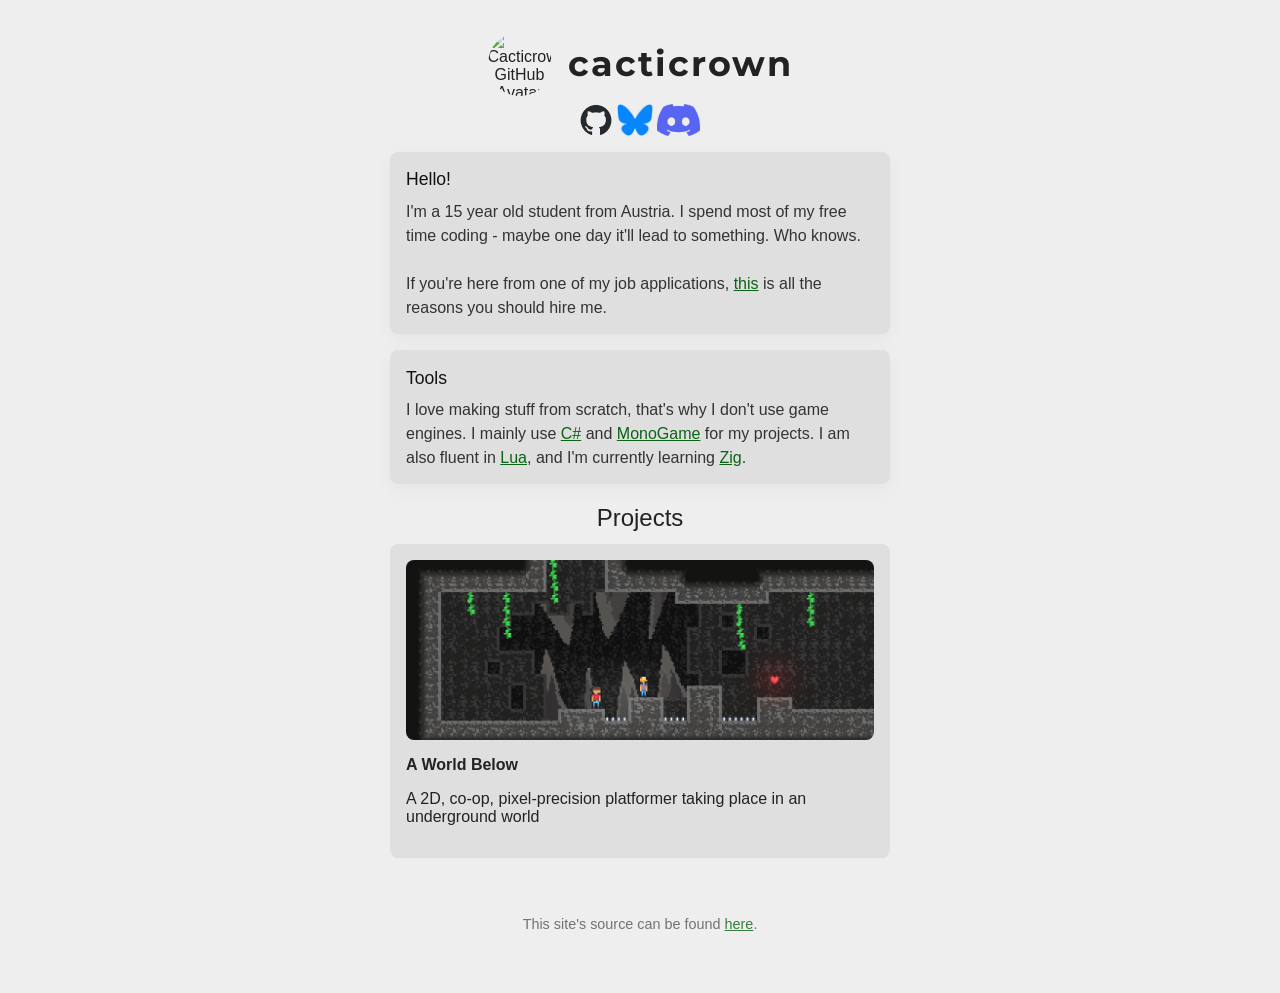
==== index.html @ 9db25fee "remove prefab studio, as the repo has been privated" ====
<!DOCTYPE html>
<html lang="en">
<head>
    <meta charset="UTF-8">
    <title>cacticrown</title>
    <meta name="viewport" content="width=device-width, initial-scale=1">
    <link rel="stylesheet" href="style.css">
</head>
<body>
    <div class="centered">
        <div class="profile">
            <a href="index.html" style="display: flex; align-items: center; gap: 1em; text-decoration: none; color: inherit;">
                <img src="https://avatars.githubusercontent.com/u/187777269?v=4" alt="Cacticrown GitHub Avatar">
                <h1>cacticrown</h1>
            </a>
        </div>
        <div class="links">
            <a href="https://github.com/cacticrown" target="_blank" style="text-decoration: none;">
                <img class="github-logo" src="logos/github.png" alt="GitHub" style="height:32px;vertical-align:middle;">
            </a>
            <a href="https://bsky.app/profile/cacticrown.bsky.social" target="_blank" style="text-decoration: none;">
                <img src="logos/bluesky.png" alt="Bluesky" style="height:32px;vertical-align:middle;">
            </a>
            <a href="https://discord.gg/https://discord.com/invite/xpw6Qpx7ZB" target="_blank" style="text-decoration: none;">
                <img src="logos/discord.png" alt="Discord" style="height:32px;vertical-align:middle;">
            </a>
        </div>
        <section class="card">
            <h2>Hello!</h2>
            <p>
                I'm a 15 year old student from Austria. I spend most of my free time coding - maybe one day it'll lead to something. Who knows.
                <br><br>
                If you're here from one of my job applications, <a href="images/why-you-should-hire-me.png" target="_self">this</a> is all the reasons you should hire me.
            </p>
        </section>

        <section class="card">
            <h2>Tools</h2>
            <p>
                I love making stuff from scratch, that's why I don't use game engines. I mainly use
                <a href="https://dotnet.microsoft.com/en-us/languages/csharp" target="_blank">C#</a>
                and
                <a href="https://www.monogame.net/" target="_blank">MonoGame</a>
                for my projects. I am also fluent in
                <a href="https://www.lua.org/" target="_blank">Lua</a>,
                and I'm currently learning
                <a href="https://ziglang.org/" target="_blank">Zig</a>.
            </p>
        </section>

        <h2>Projects</h2>
        <div class="projects">
            <a class="project" href="projects/a-world-below/index.html" style="text-decoration:none; color:inherit; display:block;">
                <img class="banner" src="projects/a-world-below/a-world-below-banner.png" alt="Project 1 Screenshot">
                <div class="project-details">
                    <strong>A World Below</strong>
                    <p>A 2D, co-op, pixel-precision platformer taking place in an underground world</p>
                </div>
            </a>
        </div>
        <footer class="footer">
            This site's source can be found <a href="https://github.com/cacticrown/cacticrown.github.io" target="_blank">here</a>.
        </footer>
    </div>
</body>
</html>
---- style.css ----
@import url('https://fonts.googleapis.com/css2?family=Montserrat:wght@700&display=swap');
body {
    font-family: Arial, sans-serif;
    background: #eeeeee;
    color: #222;
    margin: 0;
    padding: 0;
}
.centered {
    max-width: 500px;
    margin: 0 auto;
    padding: 2em 1em;
    text-align: center;
}
.profile {
    display: flex;
    align-items: center;
    gap: 1em;
    justify-content: center;
    margin-bottom: 0.5em;
}
.profile img {
    border-radius: 50%;
    width: 4em;
    height: 4em;
    margin-bottom: 0;
}
.profile h1 {
    margin: 0;
    font-size: 2.2em;
    font-family: 'Montserrat', Arial, sans-serif;
    font-weight: 700;
    vertical-align: middle;
    line-height: 1;
    letter-spacing: 2px;
}

a,
a:link,
a:visited,
a:active {
    color: #0b6313;
    text-decoration: underline;
}

a:hover {
    color: #07360b;
}

a img {
    display: inline-block;
    vertical-align: middle;
}



.projects {
    margin-top: em;
}
.project {
    background: #dfdfdf;
    border-radius: 8px;
    padding: 1em;
    margin-bottom: 1em;
    box-shadow: none;
    text-align: left;
    display: block;
    transform: translateY(0);
    transition: transform .22s cubic-bezier(.2,.8,.2,1), box-shadow .22s ease;
    will-change: transform;
}
.project:hover,
.project:focus-within {
    transform: translateY(-8px);
    box-shadow: 0 8px 20px rgba(0,0,0,0.12);
}
.project img.banner {
    width: 100%;
    max-width: 480px;
    height: 180px;
    object-fit: cover;
    border-radius: 8px;
    display: block;
    margin: 0 auto 1em auto;
}
.project-details {
    flex: none;
    text-align: left;
}
h1, h2 {
    color: #222;
    font-weight: normal;
    margin-bottom: 0.5em;
}

body.no-lift .project,
body.no-lift .project:hover,
body.no-lift .project:focus-within {
    transform: none !important;
    box-shadow: none !important;
}
.card {
    background: #dfdfdf;
    padding: 0.9em 1em;
    border-radius: 8px;
    margin: 1em auto;
    max-width: 480px;
    box-shadow: 0 6px 18px rgba(0,0,0,0.04);
    text-align: left;
    line-height: 1.5;
    color: #333;
}
.card h2 {
    margin: 0 0 0.4em 0;
    font-size: 1.1em;
    color: #111;
}
.card p {
    margin: 0;
    font-size: 1em;
}


@media (prefers-color-scheme: dark) {
    body {
        background: #121212;
        color: #e6e6e6;
    }

    a,
    a:link,
    a:visited,
    a:active {
        color: #85b88a;
        text-decoration: underline;
    }

    a:hover {
        color: #4e7952;
    }

    h1, h2 {
        color: #e6e6e6;
    }

    .project {
        background: #1e1e1e;
        box-shadow: none;
    }

    .project:hover,
    .project:focus-within {
        box-shadow: 0 8px 20px rgba(0,0,0,0.6);
    }

    .card {
        background: #1e1e1e;
        color: #e6e6e6;
        box-shadow: 0 6px 18px rgba(0,0,0,0.4);
    }

    .card h2 {
        color: #f0f0f0;
    }
}



@media (prefers-color-scheme: dark) {
    .github-logo {
        filter: invert(100%) brightness(1.1);
    }
}

.footer {
    margin-top: 2em;
    padding: 2em 1em;
    text-align: center;
    font-size: 0.9em;
    color: #555;
    opacity: 0.8;
}

.footer a {
    color: #0b6313;
    text-decoration: underline;
}

.footer a:hover {
    color: #07360b;
}

@media (prefers-color-scheme: dark) {
    .footer {
        color: #aaa;
    }

    .footer a {
        color: #85b88a;
    }

    .footer a:hover {
        color: #4e7952;
    }
}


.video {
    width: 100%;
    aspect-ratio: 16 / 9;
}

.video iframe {
    width: 100%;
    height: 100%;
    border: 0;
}
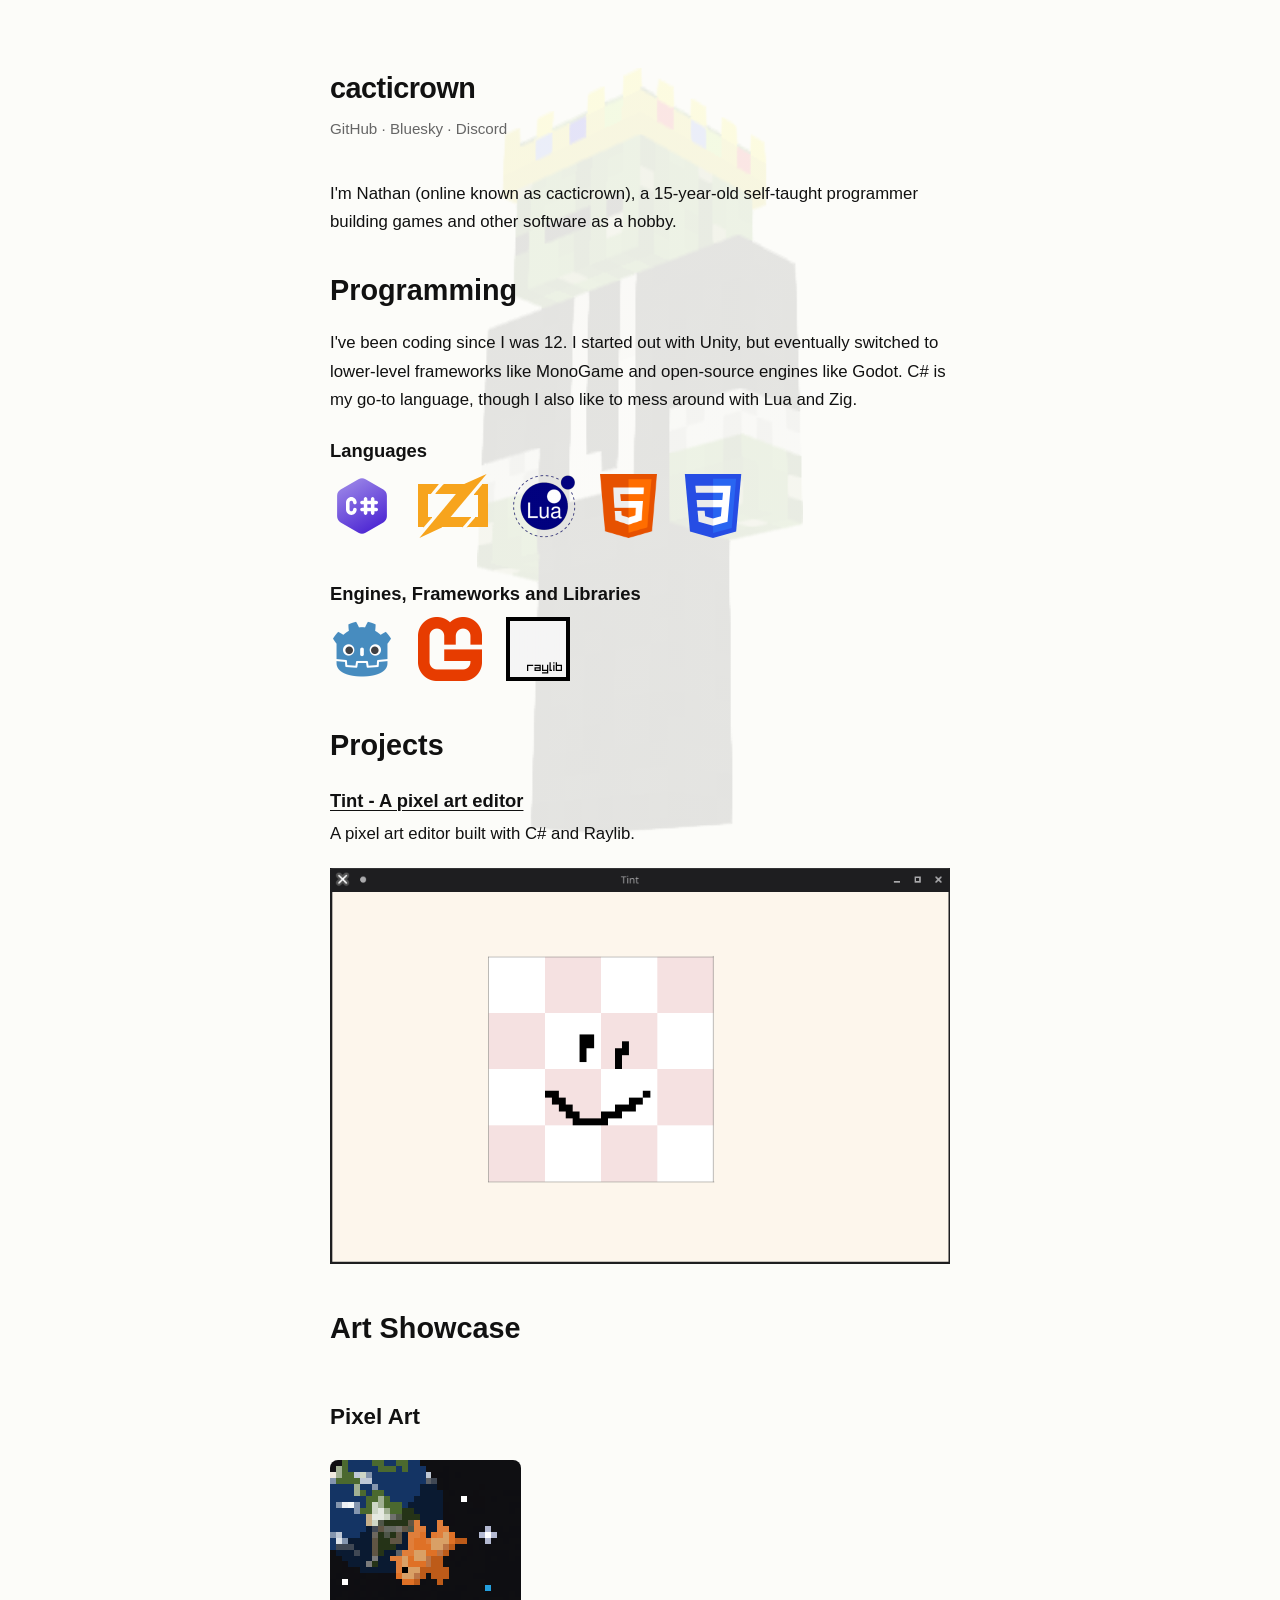
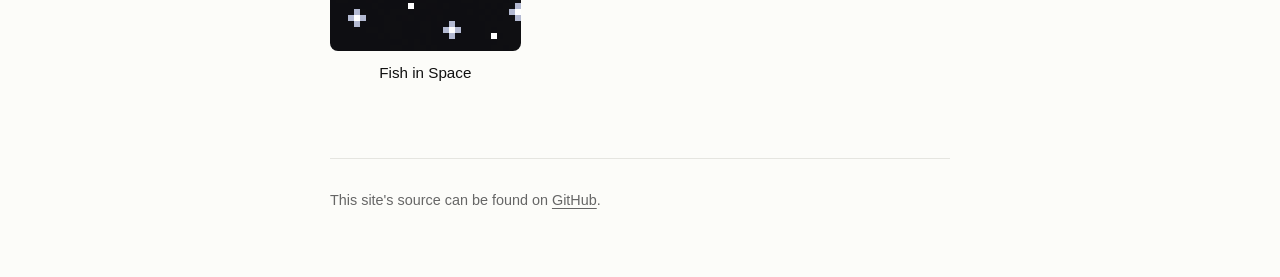
==== commit dce04982: "update website" ====
--- a/index.html
+++ b/index.html
@@ -1,66 +1,91 @@
 <!DOCTYPE html>
 <html lang="en">
-<head>
-    <meta charset="UTF-8">
-    <title>cacticrown</title>
-    <meta name="viewport" content="width=device-width, initial-scale=1">
-    <link rel="stylesheet" href="style.css">
-</head>
-<body>
-    <div class="centered">
-        <div class="profile">
-            <a href="index.html" style="display: flex; align-items: center; gap: 1em; text-decoration: none; color: inherit;">
-                <img src="https://avatars.githubusercontent.com/u/187777269?v=4" alt="Cacticrown GitHub Avatar">
-                <h1>cacticrown</h1>
-            </a>
-        </div>
-        <div class="links">
-            <a href="https://github.com/cacticrown" target="_blank" style="text-decoration: none;">
-                <img class="github-logo" src="logos/github.png" alt="GitHub" style="height:32px;vertical-align:middle;">
-            </a>
-            <a href="https://bsky.app/profile/cacticrown.bsky.social" target="_blank" style="text-decoration: none;">
-                <img src="logos/bluesky.png" alt="Bluesky" style="height:32px;vertical-align:middle;">
-            </a>
-            <a href="https://discord.gg/https://discord.com/invite/xpw6Qpx7ZB" target="_blank" style="text-decoration: none;">
-                <img src="logos/discord.png" alt="Discord" style="height:32px;vertical-align:middle;">
-            </a>
-        </div>
-        <section class="card">
-            <h2>Hello!</h2>
+    <head>
+        <meta charset="UTF-8">
+        <meta name="viewport" content="width=device-width, initial-scale=1.0">
+        <title>cacticrown</title>
+        <link rel="stylesheet" href="style.css">
+    </head>
+    <body>
+        <main class="content-container">
+            <header>
+                <a href="index.html" class="home-link">cacticrown</a>
+            </header>
+
+            <nav class="social-links">
+                <a href="https://github.com/cacticrown" target="_blank">GitHub</a> · 
+                <a href="https://bsky.app/profile/cacticrown.bsky.social" target="_blank">Bluesky</a> · 
+                <a href="https://discord.com/invite/xpw6Qpx7ZB" target="_blank">Discord</a>
+            </nav>
+
             <p>
-                I'm a 15 year old student from Austria. I spend most of my free time coding - maybe one day it'll lead to something. Who knows.
-                <br><br>
-                If you're here from one of my job applications, <a href="images/why-you-should-hire-me.png" target="_self">this</a> is all the reasons you should hire me.
+                I'm Nathan (online known as cacticrown), a 15-year-old self-taught programmer building games and other software as a hobby.
             </p>
-        </section>
 
-        <section class="card">
-            <h2>Tools</h2>
+            <h1>Programming</h1>
+
             <p>
-                I love making stuff from scratch, that's why I don't use game engines. I mainly use
-                <a href="https://dotnet.microsoft.com/en-us/languages/csharp" target="_blank">C#</a>
-                and
-                <a href="https://www.monogame.net/" target="_blank">MonoGame</a>
-                for my projects. I am also fluent in
-                <a href="https://www.lua.org/" target="_blank">Lua</a>,
-                and I'm currently learning
-                <a href="https://ziglang.org/" target="_blank">Zig</a>.
+                I've been coding since I was 12. I started out with Unity, but eventually switched to lower-level frameworks like MonoGame and open-source engines like Godot. C# is my go-to language, though I also like to mess around with Lua and Zig.
             </p>
-        </section>
 
-        <h2>Projects</h2>
-        <div class="projects">
-            <a class="project" href="projects/a-world-below/index.html" style="text-decoration:none; color:inherit; display:block;">
-                <img class="banner" src="projects/a-world-below/a-world-below-banner.png" alt="Project 1 Screenshot">
-                <div class="project-details">
-                    <strong>A World Below</strong>
-                    <p>A 2D, co-op, pixel-precision platformer taking place in an underground world</p>
+            <h3>Languages</h3>
+            <div class="tool-logos-container">
+                <a href="https://dotnet.microsoft.com/en-us/languages/csharp" target="_blank">
+                    <img src="images/logos/csharp.svg" alt="C#" class="tool-logo">
+                </a>
+                <a href="https://ziglang.org/" target="_blank">
+                    <img src="images/logos/zig.svg" alt="Zig" class="tool-logo">
+                </a>
+                <a href="https://www.lua.org/" target="_blank">
+                    <img src="images/logos/lua.png" alt="Lua" class="tool-logo">
+                </a>
+                <a href="https://developer.mozilla.org/en-US/docs/Web/HTML" target="_blank">
+                    <img src="images/logos/html.png" alt="HTML5" class="tool-logo">
+                </a>
+                <a href="https://developer.mozilla.org/en-US/docs/Web/CSS" target="_blank">
+                    <img src="images/logos/css.svg" alt="CSS" class="tool-logo">
+                </a>
+            </div>
+
+            <h3>Engines, Frameworks and Libraries</h3>
+            <div class="tool-logos-container">
+                <a href="https://godotengine.org/" target="_blank">
+                    <img src="images/logos/godot.png" alt="Godot" class="tool-logo">
+                </a>
+                <a href="https://monogame.net/" target="_blank">
+                    <img src="images/logos/monogame.png" alt="MonoGame" class="tool-logo">
+                </a>
+                <a href="https://raylib.com/" target="_blank">
+                    <img src="images/logos/raylib.png" alt="Raylib" class="tool-logo">
+                </a>
+            </div>
+            
+            <h1>Projects</h1>
+            
+            <div class="project-item">
+                <h3><a href="https://github.com/cacticrown/tint" target="_blank">Tint - A pixel art editor</a></h3>
+                <p>
+                    A pixel art editor built with C# and Raylib.
+                </p>
+                <img src="projects/tint/tint.png" alt="Tint" class="project-banner">
+            </div>
+
+            <h1>Art Showcase</h1>
+
+            <h2>Pixel Art</h2>
+
+            <div class="art-grid">
+                <div class="art-item">
+                    <div class="art-image-wrapper">
+                        <img src="images/art/fish in space.png" alt="fish in space" class="pixel-art">
+                    </div>
+                    <span class="art-title">Fish in Space</span>
                 </div>
-            </a>
-        </div>
-        <footer class="footer">
-            This site's source can be found <a href="https://github.com/cacticrown/cacticrown.github.io" target="_blank">here</a>.
-        </footer>
-    </div>
-</body>
-</html>
+            </div>
+
+            <footer>
+                This site's source can be found on <a href="https://github.com/cacticrown/cacticrown.github.io" target="_blank">GitHub</a>.
+            </footer>
+        </main>
+    </body>
+</html>
--- a/style.css
+++ b/style.css
@@ -1,217 +1,215 @@
-@import url('https://fonts.googleapis.com/css2?family=Montserrat:wght@700&display=swap');
 body {
-    font-family: Arial, sans-serif;
-    background: #eeeeee;
-    color: #222;
+    font-family: -apple-system, BlinkMacSystemFont, "Segoe UI", Roboto, Helvetica, Arial, sans-serif;
+    color: #111111;
+    line-height: 1.7;
     margin: 0;
     padding: 0;
-}
-.centered {
-    max-width: 500px;
+
+    background-image: linear-gradient(rgba(252, 252, 249, 0.90), rgba(252, 252, 249, 0.90)), url('images/minecraft-skin.png');
+    background-color: #fcfcf9;
+    background-repeat: no-repeat;
+    background-position: center center; 
+    background-attachment: fixed;
+    background-size: auto 85vh; 
+}
+
+.content-container {
+    max-width: 620px;
     margin: 0 auto;
-    padding: 2em 1em;
-    text-align: center;
-}
-.profile {
+    padding: 4em 1.5em;
+    position: relative;
+    z-index: 1;
+}
+
+.home-link {
+    font-size: 1.8em;
+    font-weight: 800;
+    color: #111111;
+    text-decoration: none;
+    letter-spacing: -0.5px;
+}
+
+h1 {
+    font-size: 1.8em;
+    font-weight: 700;
+    margin-top: 1em;
+    margin-bottom: 0.5em;
+    color: #111111;
+}
+
+h2 {
+    font-size: 1.4em;
+    font-weight: 700;
+    margin-top: 2em;
+    margin-bottom: 0.5em;
+    color: #111111;
+}
+
+h3 {
+    font-size: 1.15em;
+    font-weight: 700;
+    margin: 0 0 0.2em 0;
+}
+
+p {
+    margin-top: 0;
+    margin-bottom: 1.2em;
+    font-size: 1.05em;
+}
+
+a {
+    color: #111111;
+    text-decoration: underline;
+    text-decoration-thickness: 1px;
+    text-underline-offset: 3px;
+}
+
+a:hover {
+    color: #666666;
+}
+
+.social-links {
+    font-size: 0.95em;
+    color: #666666;
+    margin-top: 0.2em;
+    margin-bottom: 2.5em;
+}
+
+.social-links a {
+    color: #666666;
+    text-decoration: none;
+}
+
+.social-links a:hover {
+    color: #111111;
+    text-decoration: underline;
+}
+
+.tool-logos-container {
+    display: flex;
+    flex-wrap: wrap;
+    gap: 1.5em;
+    margin-top: 0.5em;
+    margin-bottom: 2.5em;
+    align-items: center;
+}
+
+.tool-logo {
+    height: 64px;
+    width: auto;
+    display: block;
+    transition: transform 0.2s ease, filter 0.2s ease; 
+}
+
+.tool-logo:hover {
+    transform: scale(1.1) rotate(2deg);
+}
+
+.project-item {
+    margin-bottom: 2.5em;
+}
+
+.project-banner {
+    width: 100%;
+    object-fit: cover;
+    margin-top: 0.8em;
+    display: block;
+}
+
+footer {
+    margin-top: 5em;
+    padding-top: 2em;
+    border-top: 1px solid #e5e5e0;
+    font-size: 0.9em;
+    color: #666666;
+}
+
+footer a {
+    color: #666666;
+}
+
+.pixel-art {
+    image-rendering: pixelated;
+    image-rendering: crisp-edges;
+}
+
+.art-grid {
+    display: grid;
+    grid-template-columns: repeat(auto-fill, minmax(180px, 1fr));
+    gap: 1.5em;
+    margin-top: 1.5em;
+    margin-bottom: 2.5em;
+}
+
+.art-item {
+    display: flex;
+    flex-direction: column;
+    gap: 0.6em;
+    transition: transform 0.2s ease;
+}
+
+.art-item:hover {
+    transform: translateY(-4px);
+}
+
+.art-image-wrapper {
+    background-color: rgba(0, 0, 0, 0.03); 
+    border-radius: 8px;
+    overflow: hidden;
     display: flex;
     align-items: center;
-    gap: 1em;
     justify-content: center;
-    margin-bottom: 0.5em;
-}
-.profile img {
-    border-radius: 50%;
-    width: 4em;
-    height: 4em;
-    margin-bottom: 0;
-}
-.profile h1 {
-    margin: 0;
-    font-size: 2.2em;
-    font-family: 'Montserrat', Arial, sans-serif;
-    font-weight: 700;
-    vertical-align: middle;
-    line-height: 1;
-    letter-spacing: 2px;
-}
-
-a,
-a:link,
-a:visited,
-a:active {
-    color: #0b6313;
-    text-decoration: underline;
-}
-
-a:hover {
-    color: #07360b;
-}
-
-a img {
-    display: inline-block;
-    vertical-align: middle;
-}
-
-
-
-.projects {
-    margin-top: em;
-}
-.project {
-    background: #dfdfdf;
-    border-radius: 8px;
-    padding: 1em;
-    margin-bottom: 1em;
-    box-shadow: none;
-    text-align: left;
-    display: block;
-    transform: translateY(0);
-    transition: transform .22s cubic-bezier(.2,.8,.2,1), box-shadow .22s ease;
-    will-change: transform;
-}
-.project:hover,
-.project:focus-within {
-    transform: translateY(-8px);
-    box-shadow: 0 8px 20px rgba(0,0,0,0.12);
-}
-.project img.banner {
+    aspect-ratio: 1 / 1;
     width: 100%;
-    max-width: 480px;
-    height: 180px;
-    object-fit: cover;
-    border-radius: 8px;
-    display: block;
-    margin: 0 auto 1em auto;
-}
-.project-details {
-    flex: none;
-    text-align: left;
-}
-h1, h2 {
-    color: #222;
-    font-weight: normal;
-    margin-bottom: 0.5em;
-}
-
-body.no-lift .project,
-body.no-lift .project:hover,
-body.no-lift .project:focus-within {
-    transform: none !important;
-    box-shadow: none !important;
-}
-.card {
-    background: #dfdfdf;
-    padding: 0.9em 1em;
-    border-radius: 8px;
-    margin: 1em auto;
-    max-width: 480px;
-    box-shadow: 0 6px 18px rgba(0,0,0,0.04);
-    text-align: left;
-    line-height: 1.5;
-    color: #333;
-}
-.card h2 {
-    margin: 0 0 0.4em 0;
-    font-size: 1.1em;
-    color: #111;
-}
-.card p {
-    margin: 0;
-    font-size: 1em;
-}
-
+}
+
+.art-image-wrapper img {
+    width: 100%;
+    height: 100%;
+    object-fit: contain;
+}
+
+.art-title {
+    font-size: 0.95em;
+    font-weight: 500;
+    text-align: center;
+    color: #111111;
+}
 
 @media (prefers-color-scheme: dark) {
     body {
-        background: #121212;
-        color: #e6e6e6;
-    }
-
-    a,
-    a:link,
-    a:visited,
-    a:active {
-        color: #85b88a;
+        color: #e4e4e7;
+        
+        background-image: linear-gradient(rgba(18, 18, 20, 0.92), rgba(18, 18, 20, 0.92)), url('images/minecraft-skin.png');
+        background-color: #121214;
+    }
+    
+    .home-link, h1, h2, h3, a {
+        color: #ffffff;
+    }
+    
+    .social-links, .social-links a, footer, footer a {
+        color: #a1a1aa;
+    }
+    
+    a:hover {
+        color: #ffffff;
+    }
+
+    .social-links a:hover {
+        color: #ffffff;
         text-decoration: underline;
     }
-
-    a:hover {
-        color: #4e7952;
-    }
-
-    h1, h2 {
-        color: #e6e6e6;
-    }
-
-    .project {
-        background: #1e1e1e;
-        box-shadow: none;
-    }
-
-    .project:hover,
-    .project:focus-within {
-        box-shadow: 0 8px 20px rgba(0,0,0,0.6);
-    }
-
-    .card {
-        background: #1e1e1e;
-        color: #e6e6e6;
-        box-shadow: 0 6px 18px rgba(0,0,0,0.4);
-    }
-
-    .card h2 {
-        color: #f0f0f0;
-    }
-}
-
-
-
-@media (prefers-color-scheme: dark) {
-    .github-logo {
-        filter: invert(100%) brightness(1.1);
-    }
-}
-
-.footer {
-    margin-top: 2em;
-    padding: 2em 1em;
-    text-align: center;
-    font-size: 0.9em;
-    color: #555;
-    opacity: 0.8;
-}
-
-.footer a {
-    color: #0b6313;
-    text-decoration: underline;
-}
-
-.footer a:hover {
-    color: #07360b;
-}
-
-@media (prefers-color-scheme: dark) {
-    .footer {
-        color: #aaa;
-    }
-
-    .footer a {
-        color: #85b88a;
-    }
-
-    .footer a:hover {
-        color: #4e7952;
-    }
-}
-
-
-.video {
-    width: 100%;
-    aspect-ratio: 16 / 9;
-}
-
-.video iframe {
-    width: 100%;
-    height: 100%;
-    border: 0;
-}
+    
+    footer {
+        border-top-color: #27272a;
+    }
+
+    .art-image-wrapper {
+        background-color: rgba(255, 255, 255, 0.05);
+    }
+
+    .art-title {
+        color: #ffffff;
+    }
+}
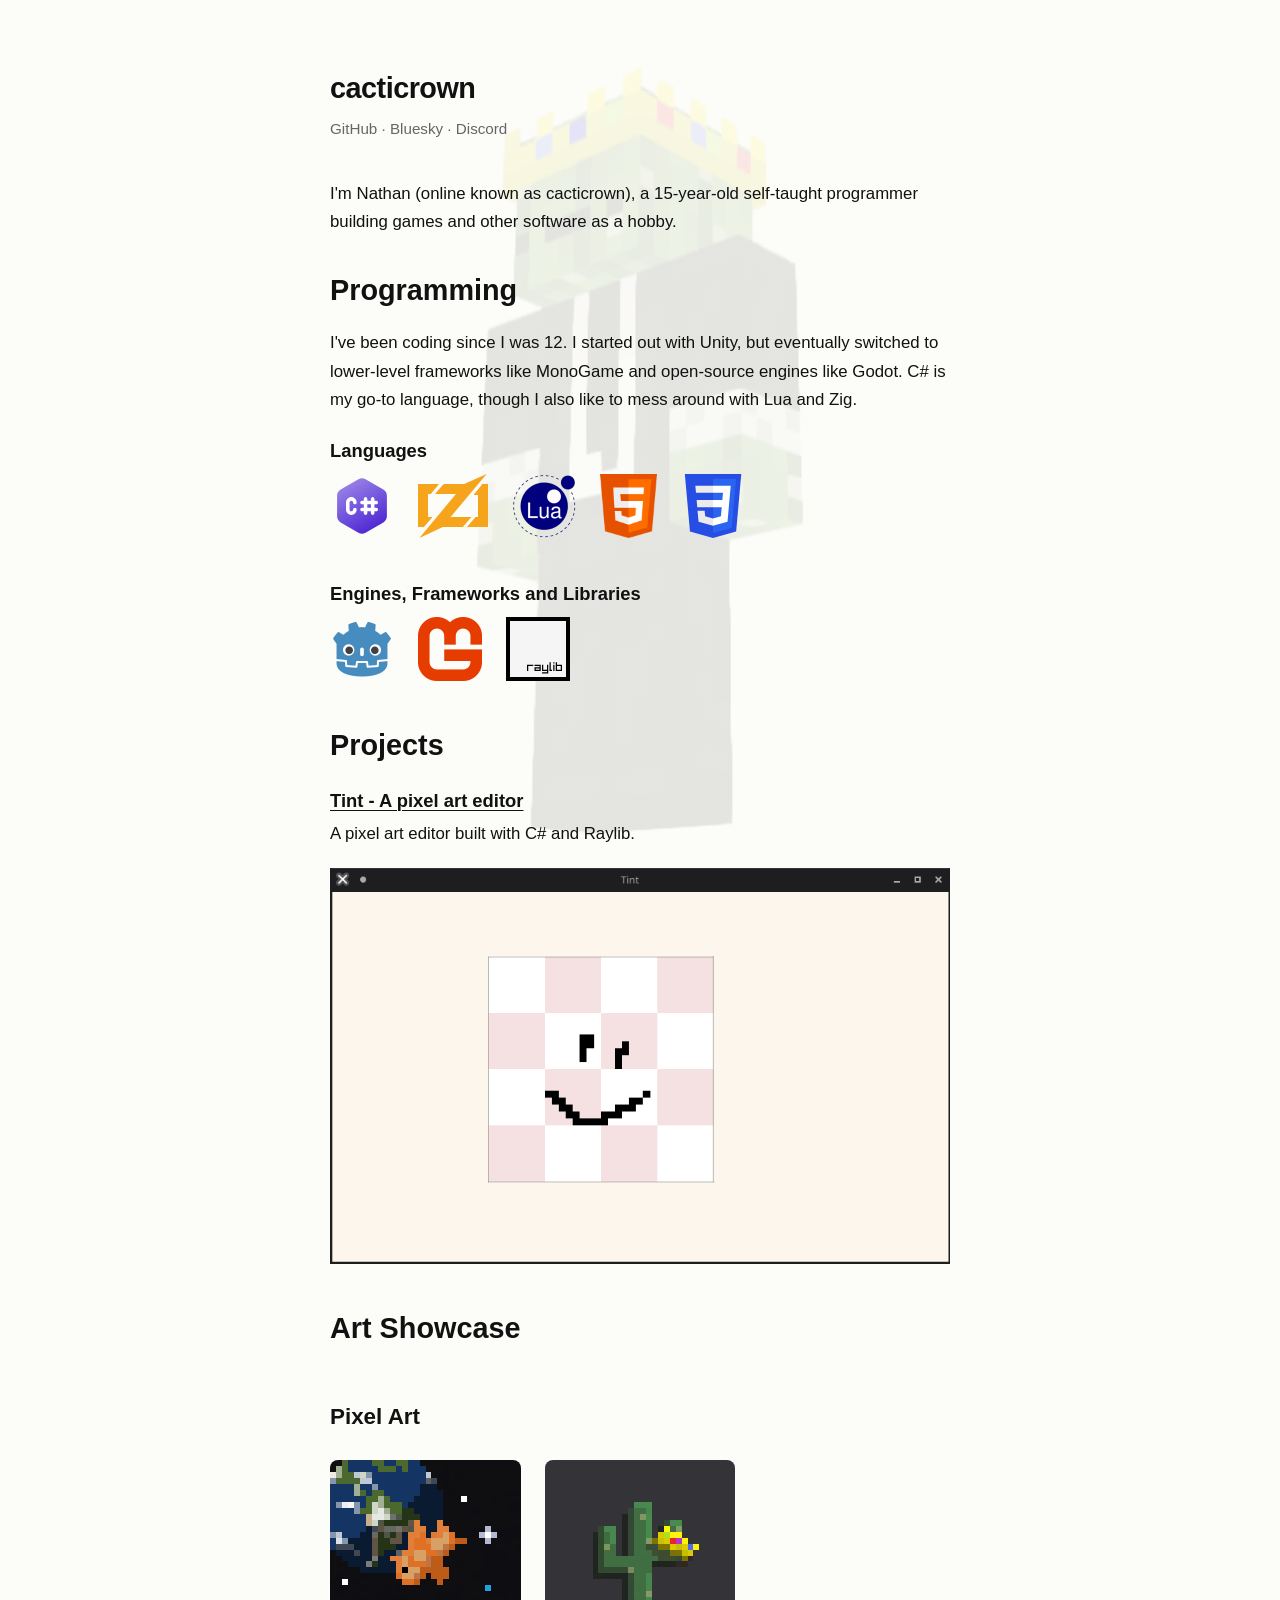
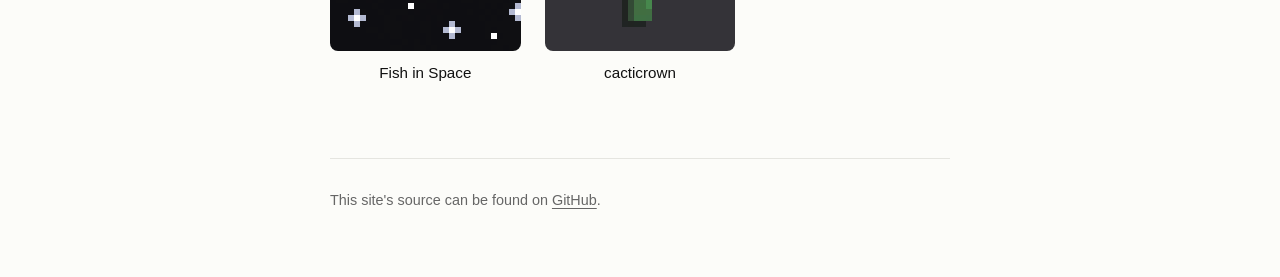
==== commit e89082bd: "art" ====
--- a/index.html
+++ b/index.html
@@ -1,10 +1,10 @@
-<!DOCTYPE html>
+<!doctype html>
 <html lang="en">
     <head>
-        <meta charset="UTF-8">
-        <meta name="viewport" content="width=device-width, initial-scale=1.0">
+        <meta charset="UTF-8" />
+        <meta name="viewport" content="width=device-width, initial-scale=1.0" />
         <title>cacticrown</title>
-        <link rel="stylesheet" href="style.css">
+        <link rel="stylesheet" href="style.css" />
     </head>
     <body>
         <main class="content-container">
@@ -13,61 +13,123 @@
             </header>
 
             <nav class="social-links">
-                <a href="https://github.com/cacticrown" target="_blank">GitHub</a> · 
-                <a href="https://bsky.app/profile/cacticrown.bsky.social" target="_blank">Bluesky</a> · 
-                <a href="https://discord.com/invite/xpw6Qpx7ZB" target="_blank">Discord</a>
+                <a href="https://github.com/cacticrown" target="_blank"
+                    >GitHub</a
+                >
+                ·
+                <a
+                    href="https://bsky.app/profile/cacticrown.bsky.social"
+                    target="_blank"
+                    >Bluesky</a
+                >
+                ·
+                <a href="https://discord.com/invite/xpw6Qpx7ZB" target="_blank"
+                    >Discord</a
+                >
             </nav>
 
             <p>
-                I'm Nathan (online known as cacticrown), a 15-year-old self-taught programmer building games and other software as a hobby.
+                I'm Nathan (online known as cacticrown), a 15-year-old
+                self-taught programmer building games and other software as a
+                hobby.
             </p>
 
             <h1>Programming</h1>
 
             <p>
-                I've been coding since I was 12. I started out with Unity, but eventually switched to lower-level frameworks like MonoGame and open-source engines like Godot. C# is my go-to language, though I also like to mess around with Lua and Zig.
+                I've been coding since I was 12. I started out with Unity, but
+                eventually switched to lower-level frameworks like MonoGame and
+                open-source engines like Godot. C# is my go-to language, though
+                I also like to mess around with Lua and Zig.
             </p>
 
             <h3>Languages</h3>
             <div class="tool-logos-container">
-                <a href="https://dotnet.microsoft.com/en-us/languages/csharp" target="_blank">
-                    <img src="images/logos/csharp.svg" alt="C#" class="tool-logo">
+                <a
+                    href="https://dotnet.microsoft.com/en-us/languages/csharp"
+                    target="_blank"
+                >
+                    <img
+                        src="images/logos/csharp.svg"
+                        alt="C#"
+                        class="tool-logo"
+                    />
                 </a>
                 <a href="https://ziglang.org/" target="_blank">
-                    <img src="images/logos/zig.svg" alt="Zig" class="tool-logo">
+                    <img
+                        src="images/logos/zig.svg"
+                        alt="Zig"
+                        class="tool-logo"
+                    />
                 </a>
                 <a href="https://www.lua.org/" target="_blank">
-                    <img src="images/logos/lua.png" alt="Lua" class="tool-logo">
+                    <img
+                        src="images/logos/lua.png"
+                        alt="Lua"
+                        class="tool-logo"
+                    />
                 </a>
-                <a href="https://developer.mozilla.org/en-US/docs/Web/HTML" target="_blank">
-                    <img src="images/logos/html.png" alt="HTML5" class="tool-logo">
+                <a
+                    href="https://developer.mozilla.org/en-US/docs/Web/HTML"
+                    target="_blank"
+                >
+                    <img
+                        src="images/logos/html.png"
+                        alt="HTML5"
+                        class="tool-logo"
+                    />
                 </a>
-                <a href="https://developer.mozilla.org/en-US/docs/Web/CSS" target="_blank">
-                    <img src="images/logos/css.svg" alt="CSS" class="tool-logo">
+                <a
+                    href="https://developer.mozilla.org/en-US/docs/Web/CSS"
+                    target="_blank"
+                >
+                    <img
+                        src="images/logos/css.svg"
+                        alt="CSS"
+                        class="tool-logo"
+                    />
                 </a>
             </div>
 
             <h3>Engines, Frameworks and Libraries</h3>
             <div class="tool-logos-container">
                 <a href="https://godotengine.org/" target="_blank">
-                    <img src="images/logos/godot.png" alt="Godot" class="tool-logo">
+                    <img
+                        src="images/logos/godot.png"
+                        alt="Godot"
+                        class="tool-logo"
+                    />
                 </a>
                 <a href="https://monogame.net/" target="_blank">
-                    <img src="images/logos/monogame.png" alt="MonoGame" class="tool-logo">
+                    <img
+                        src="images/logos/monogame.png"
+                        alt="MonoGame"
+                        class="tool-logo"
+                    />
                 </a>
                 <a href="https://raylib.com/" target="_blank">
-                    <img src="images/logos/raylib.png" alt="Raylib" class="tool-logo">
+                    <img
+                        src="images/logos/raylib.png"
+                        alt="Raylib"
+                        class="tool-logo"
+                    />
                 </a>
             </div>
-            
+
             <h1>Projects</h1>
-            
+
             <div class="project-item">
-                <h3><a href="https://github.com/cacticrown/tint" target="_blank">Tint - A pixel art editor</a></h3>
-                <p>
-                    A pixel art editor built with C# and Raylib.
-                </p>
-                <img src="projects/tint/tint.png" alt="Tint" class="project-banner">
+                <h3>
+                    <a href="https://github.com/cacticrown/tint" target="_blank"
+                        >Tint - A pixel art editor</a
+                    >
+                </h3>
+                <p>A pixel art editor built with C# and Raylib.</p>
+                <img
+                    src="projects/tint/tint.png"
+                    alt="Tint"
+                    class="project-banner"
+                />
             </div>
 
             <h1>Art Showcase</h1>
@@ -77,15 +139,34 @@
             <div class="art-grid">
                 <div class="art-item">
                     <div class="art-image-wrapper">
-                        <img src="images/art/fish in space.png" alt="fish in space" class="pixel-art">
+                        <img
+                            src="images/art/fish in space.png"
+                            alt="fish in space"
+                            class="pixel-art"
+                        />
                     </div>
                     <span class="art-title">Fish in Space</span>
+                </div>
+                <div class="art-item">
+                    <div class="art-image-wrapper">
+                        <img
+                            src="images/art/cacticrown.png"
+                            alt="cacticrown"
+                            class="pixel-art"
+                        />
+                    </div>
+                    <span class="art-title">cacticrown</span>
                 </div>
             </div>
 
             <footer>
-                This site's source can be found on <a href="https://github.com/cacticrown/cacticrown.github.io" target="_blank">GitHub</a>.
+                This site's source can be found on
+                <a
+                    href="https://github.com/cacticrown/cacticrown.github.io"
+                    target="_blank"
+                    >GitHub</a
+                >.
             </footer>
         </main>
     </body>
-</html>+</html>
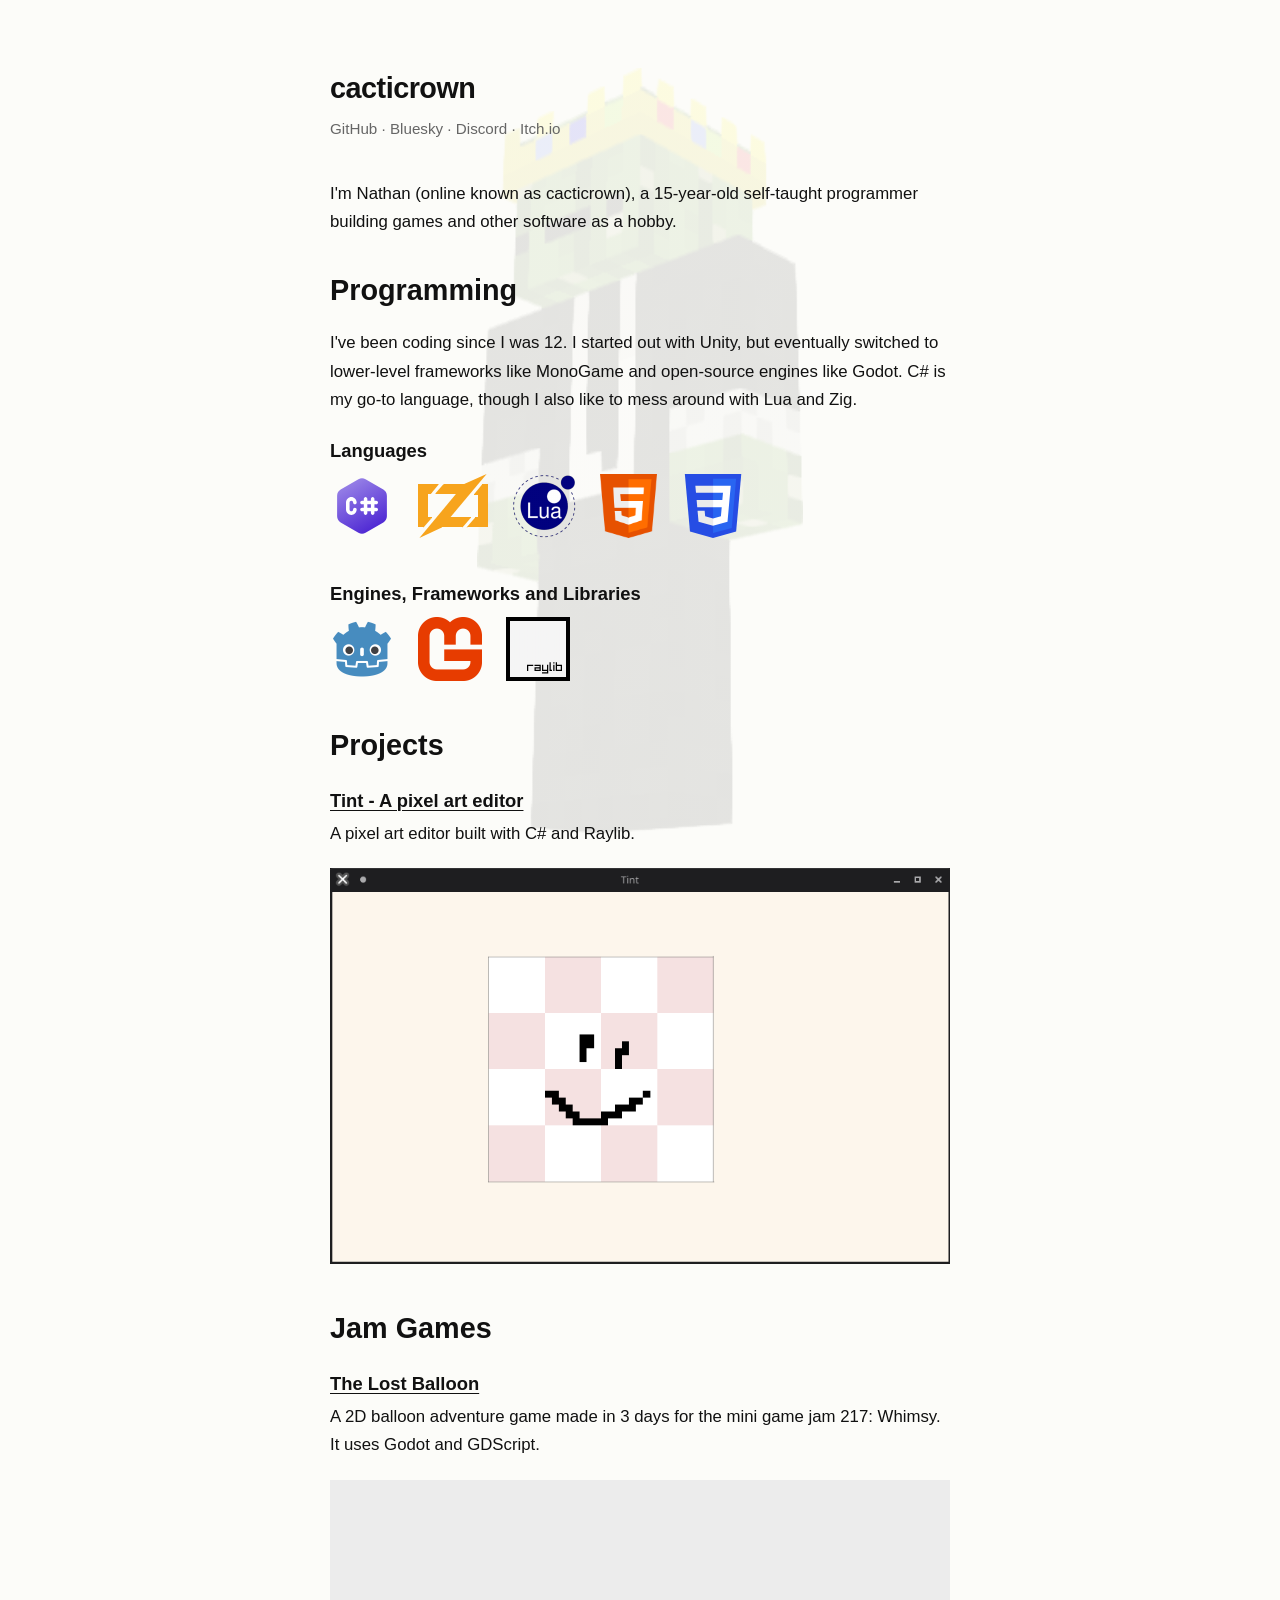
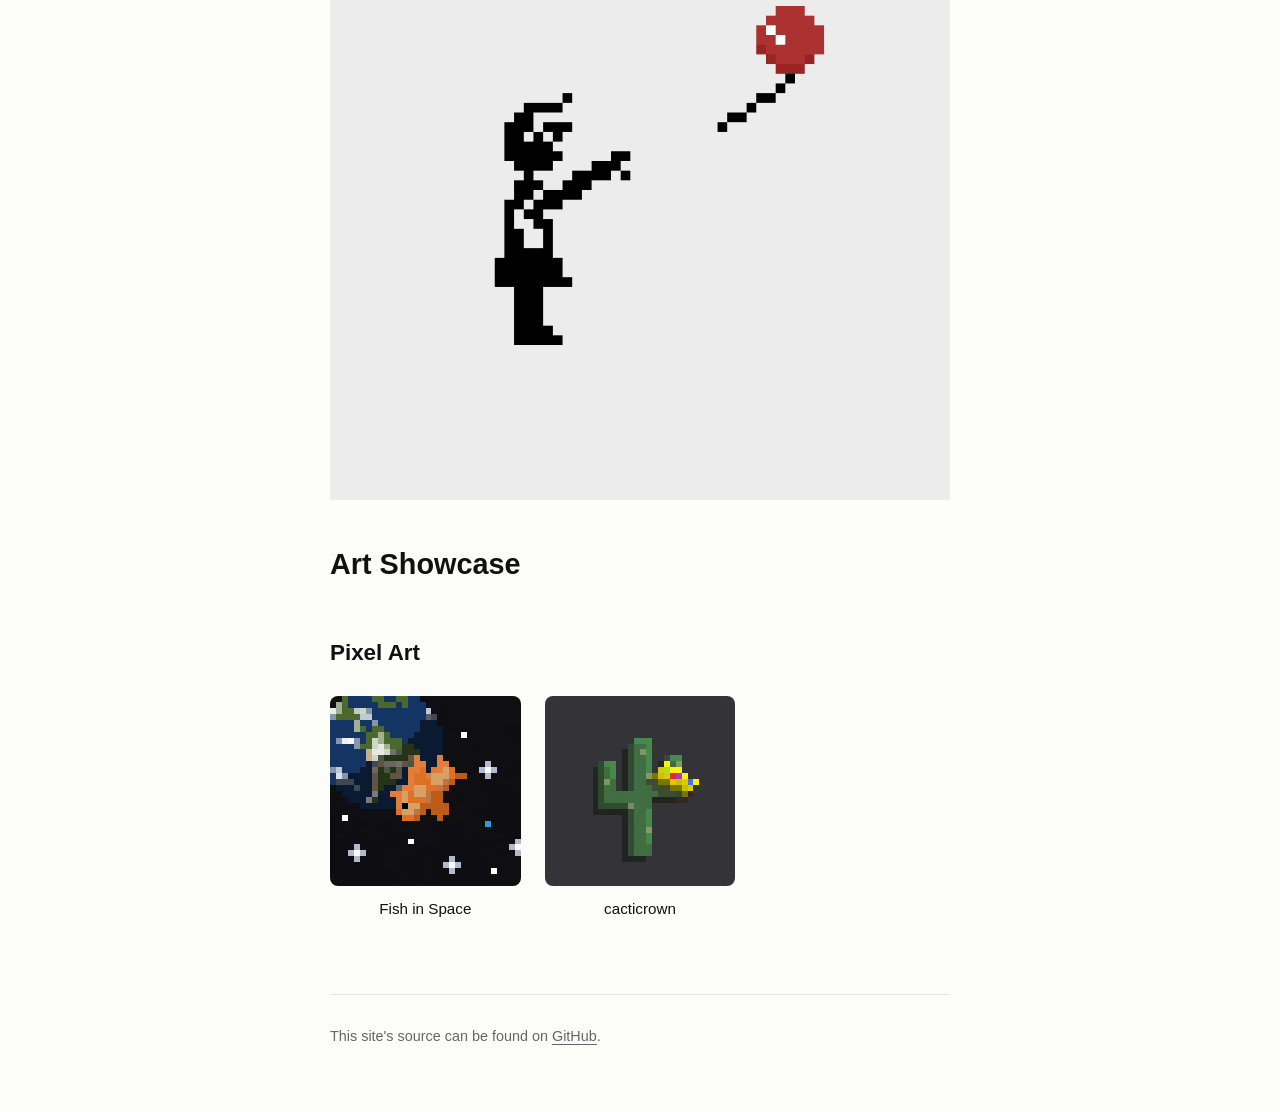
==== commit 92ce9ddb: "the lost balloon" ====
--- a/index.html
+++ b/index.html
@@ -25,6 +25,10 @@
                 ·
                 <a href="https://discord.com/invite/xpw6Qpx7ZB" target="_blank"
                     >Discord</a
+                >
+                ·
+                <a href="https://cacticrown.itch.io" target="_blank"
+                    >Itch.io</a
                 >
             </nav>
 
@@ -132,6 +136,22 @@
                 />
             </div>
 
+            <h1>Jam Games</h1>
+
+            <div class="project-item">
+                <h3>
+                    <a href="https://cacticrown.itch.io/the-lost-balloon" target="_blank"
+                        >The Lost Balloon</a
+                    >
+                </h3>
+                <p>A 2D balloon adventure game made in 3 days for the mini game jam 217: Whimsy. It uses Godot and GDScript.</p>
+                <img
+                    src="projects/the-lost-balloon/logo.png"
+                    alt="The Lost Balloon"
+                    class="project-banner"
+                />
+            </div>
+
             <h1>Art Showcase</h1>
 
             <h2>Pixel Art</h2>
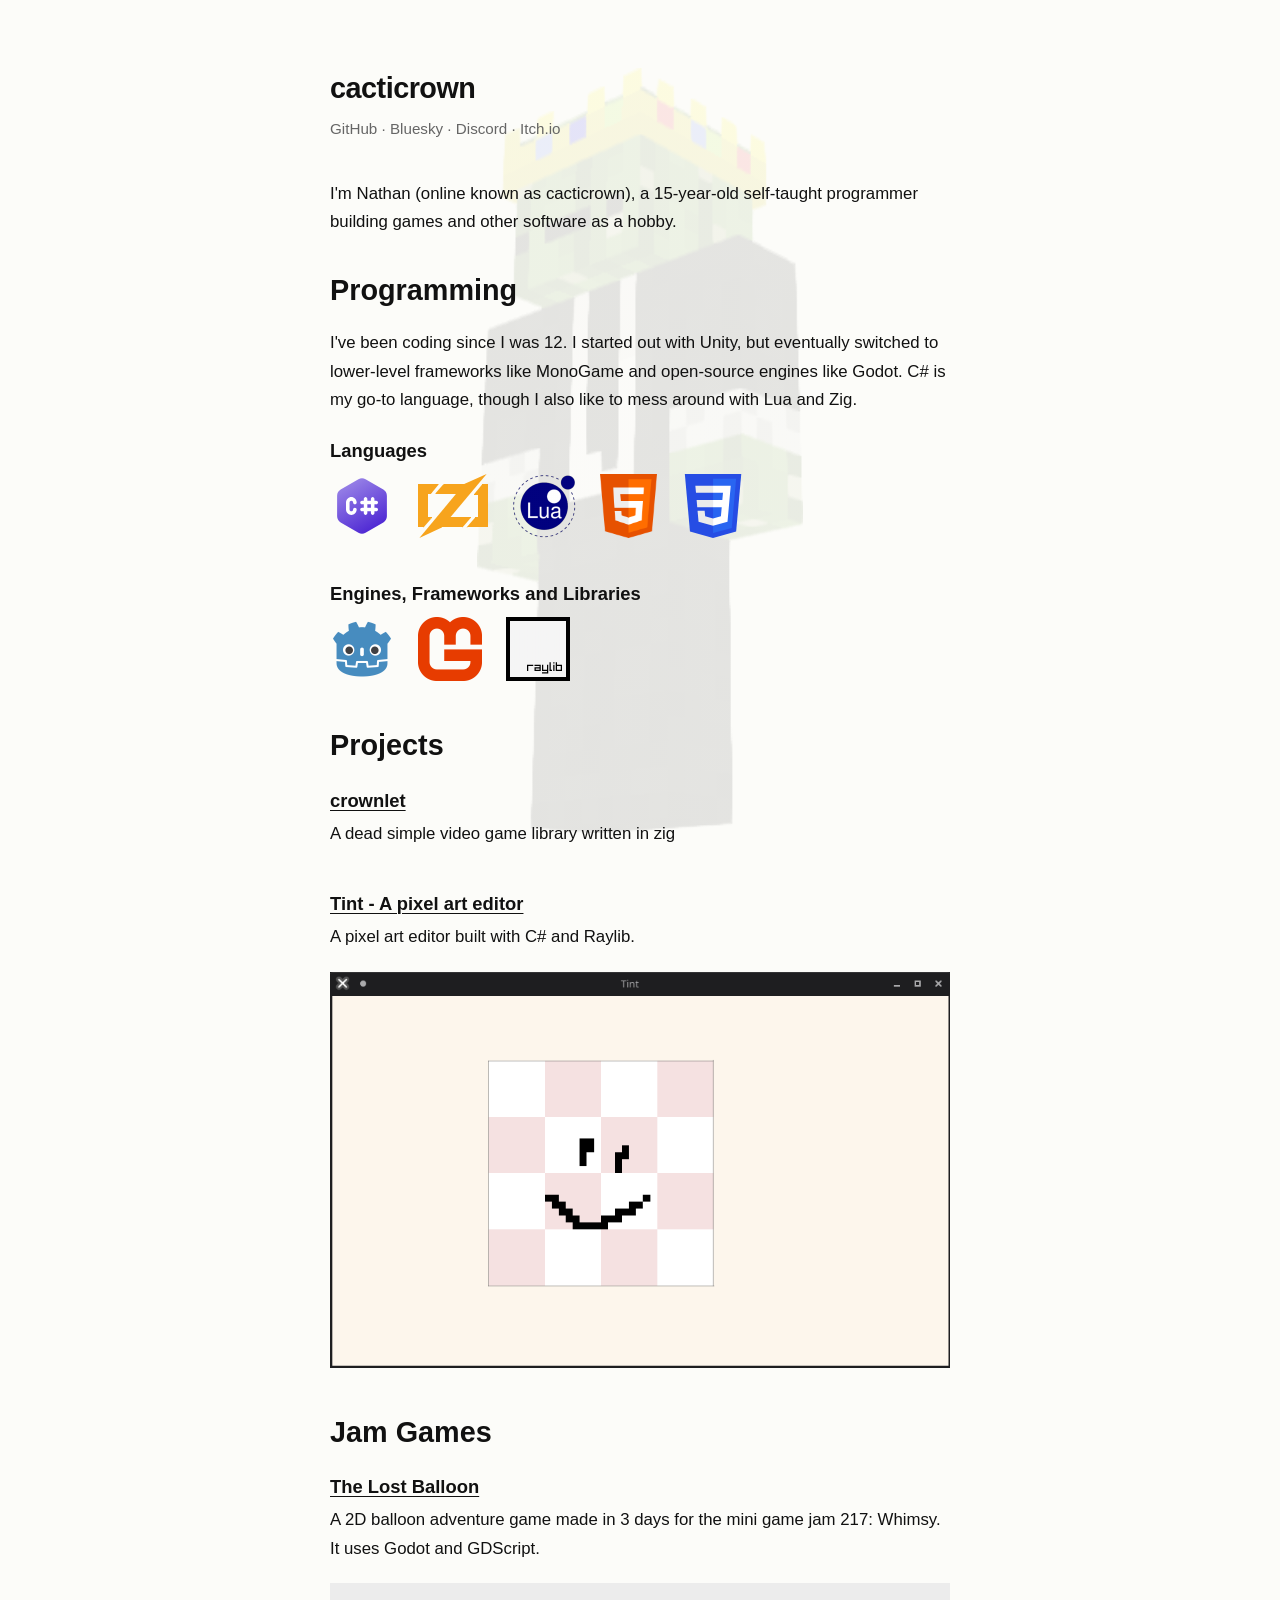
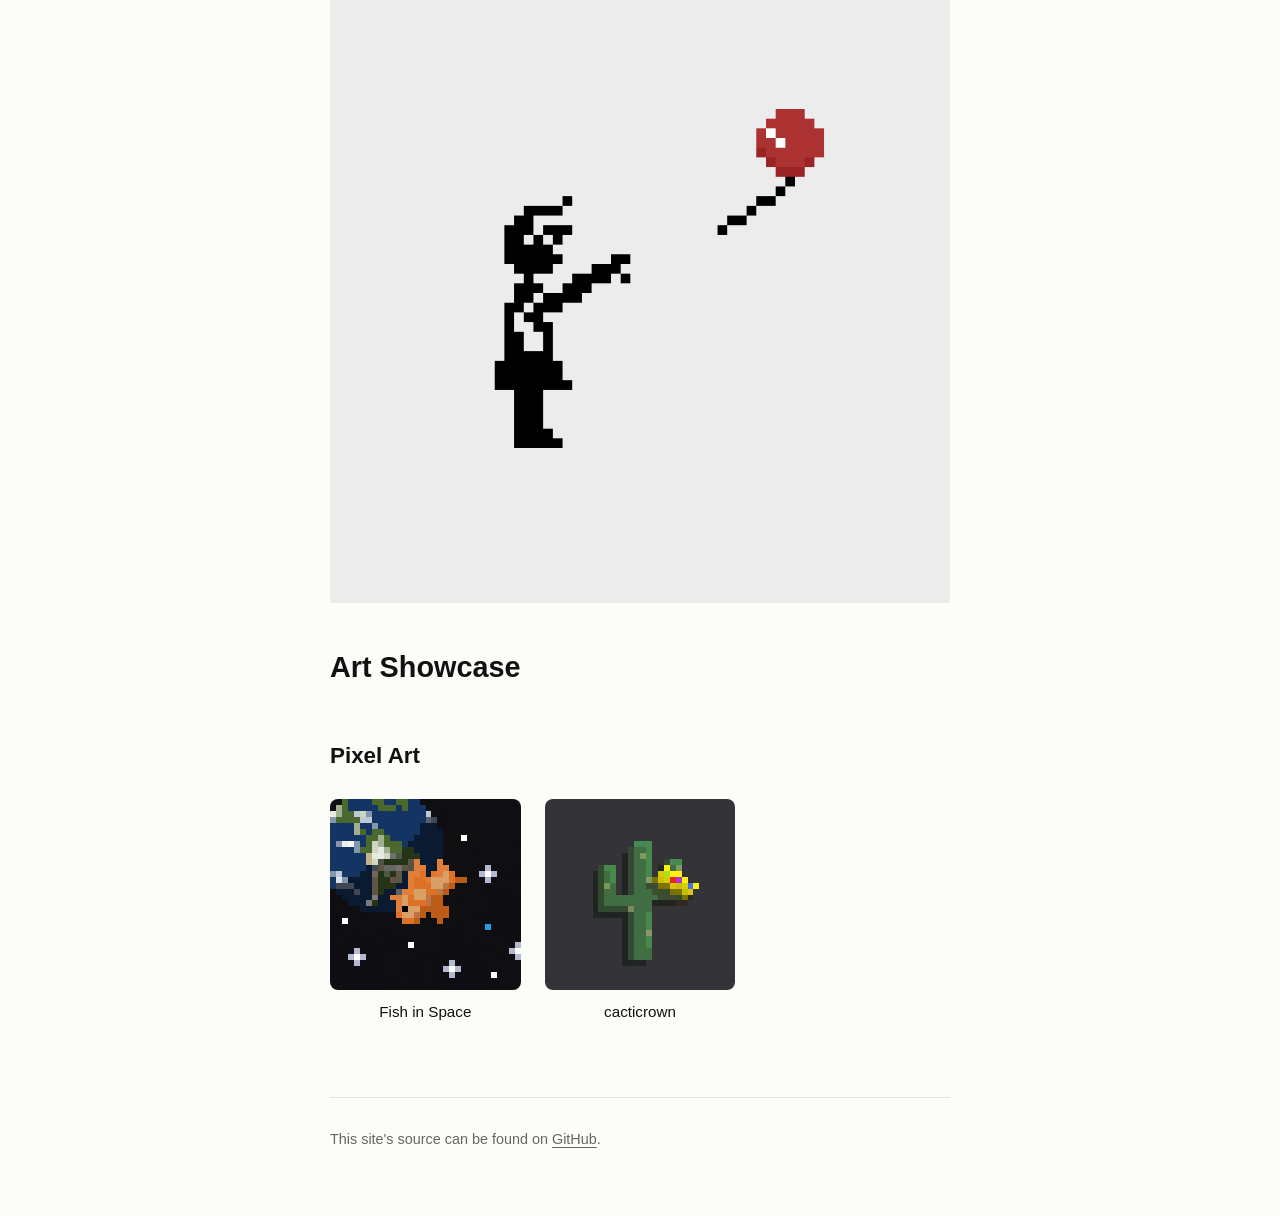
==== commit d747cb30: "add crownlet" ====
--- a/index.html
+++ b/index.html
@@ -121,6 +121,15 @@
             </div>
 
             <h1>Projects</h1>
+
+            <div class="project-item">
+                <h3>
+                    <a href="https://github.com/cacticrown/crownlet" target="_blank"
+                        >crownlet</a
+                    >
+                </h3>
+                <p>A dead simple video game library written in zig</p>
+            </div>
 
             <div class="project-item">
                 <h3>
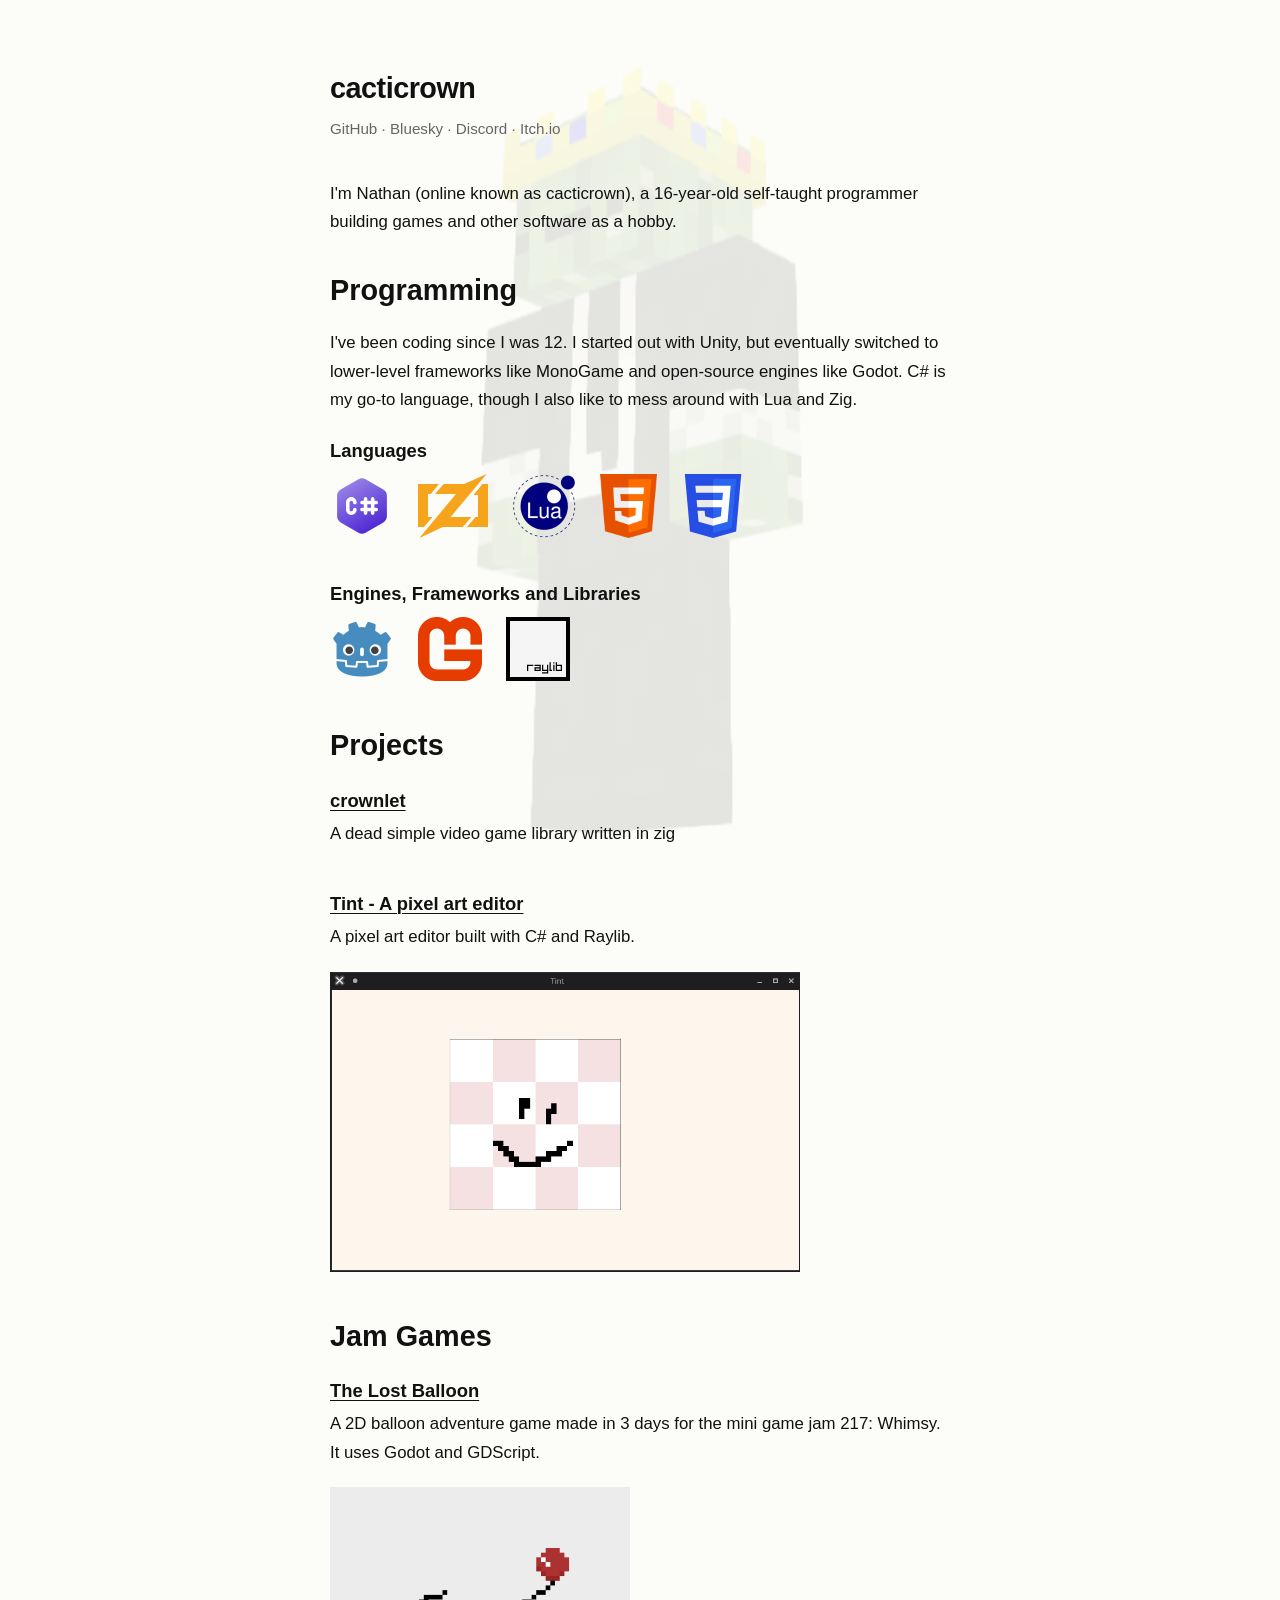
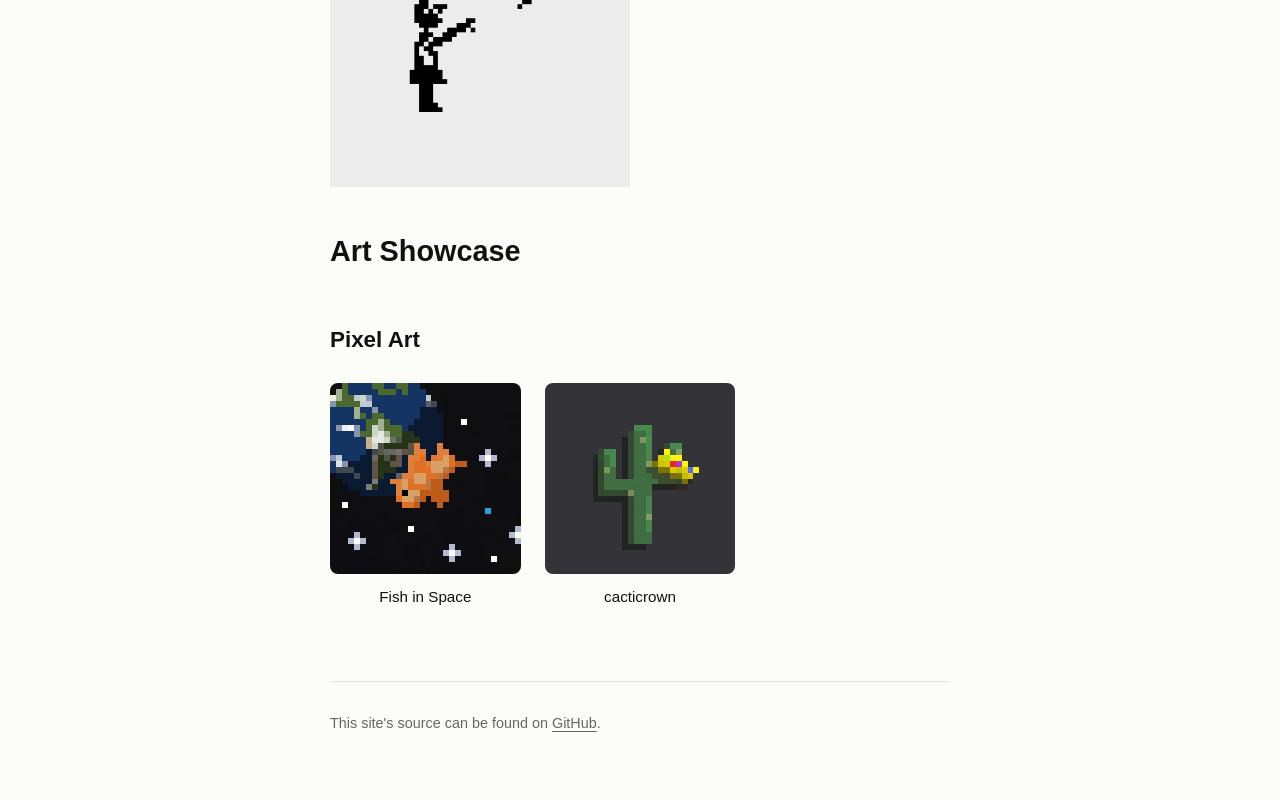
==== commit 55ecbb29: "i should automate this" ====
--- a/index.html
+++ b/index.html
@@ -33,7 +33,7 @@
             </nav>
 
             <p>
-                I'm Nathan (online known as cacticrown), a 15-year-old
+                I'm Nathan (online known as cacticrown), a 16-year-old
                 self-taught programmer building games and other software as a
                 hobby.
             </p>
--- a/style.css
+++ b/style.css
@@ -110,8 +110,9 @@
 }
 
 .project-banner {
-    width: 100%;
-    object-fit: cover;
+    max-width: 100%;
+    max-height: 300px; 
+    width: auto;
     margin-top: 0.8em;
     display: block;
 }
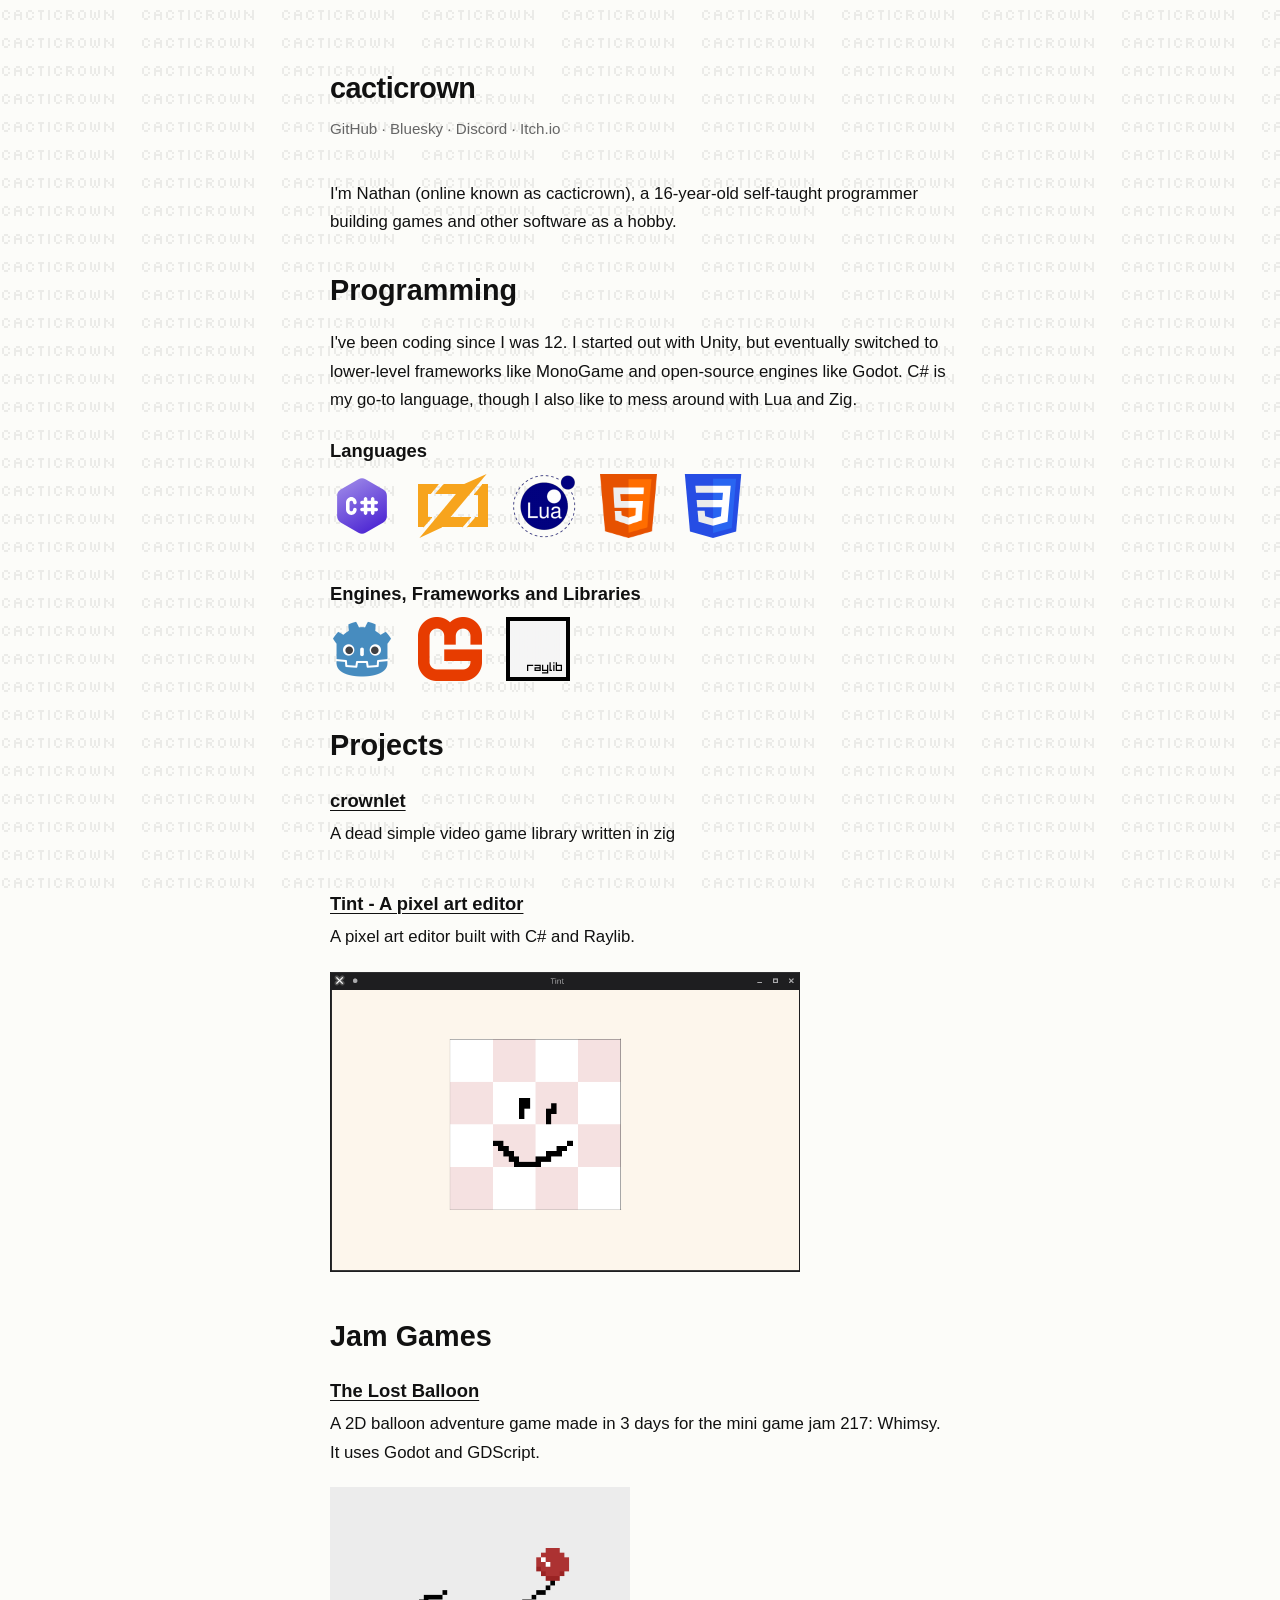
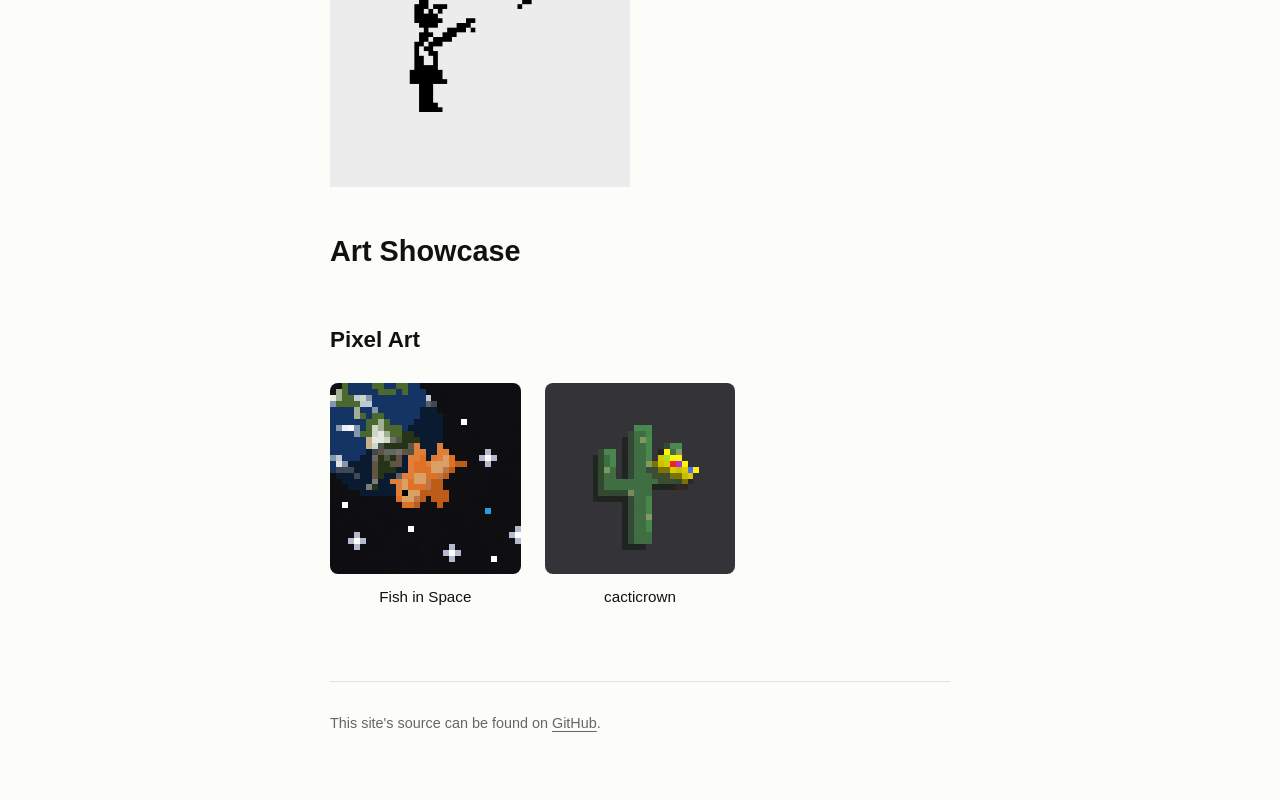
==== commit d354d0f2: "fun background" ====
--- a/index.html
+++ b/index.html
@@ -4,9 +4,19 @@
         <meta charset="UTF-8" />
         <meta name="viewport" content="width=device-width, initial-scale=1.0" />
         <title>cacticrown</title>
+
+        <link rel="preconnect" href="https://fonts.googleapis.com" />
+        <link rel="preconnect" href="https://fonts.gstatic.com" crossorigin />
+        <link
+            href="https://fonts.googleapis.com/css2?family=Silkscreen&display=swap"
+            rel="stylesheet"
+        />
+
         <link rel="stylesheet" href="style.css" />
     </head>
     <body>
+        <div id="bg-rows" aria-hidden="true"></div>
+
         <main class="content-container">
             <header>
                 <a href="index.html" class="home-link">cacticrown</a>
@@ -197,5 +207,60 @@
                 >.
             </footer>
         </main>
+
+        <script>
+            (function () {
+                const layer = document.getElementById("bg-rows");
+                const WORD = "cacticrown";
+                const GAP = "   ";
+                const ROW_HEIGHT = 28;
+                const SPEED = 24; // pixels per second
+
+                function build() {
+                    layer.innerHTML = "";
+
+                    const probe = document.createElement("span");
+                    probe.className = "bg-track";
+                    probe.style.animation = "none";
+                    probe.style.visibility = "hidden";
+                    probe.textContent = WORD + GAP;
+                    layer.appendChild(probe);
+                    const unitWidth = probe.getBoundingClientRect().width;
+                    layer.removeChild(probe);
+
+                    const copiesPerHalf =
+                        Math.ceil(window.innerWidth / unitWidth) + 1;
+                    const half = (WORD + GAP).repeat(copiesPerHalf);
+                    const duration = (unitWidth * copiesPerHalf) / SPEED;
+
+                    const rows = Math.ceil(window.innerHeight / ROW_HEIGHT) + 1;
+                    for (let i = 0; i < rows; i++) {
+                        const row = document.createElement("div");
+                        row.className = "bg-row" + (i % 2 ? " reverse" : "");
+
+                        const track = document.createElement("span");
+                        track.className = "bg-track";
+                        track.textContent = half + half;
+                        track.style.animationDuration = duration + "s";
+                        track.style.animationDelay =
+                            -Math.random() * duration + "s";
+
+                        row.appendChild(track);
+                        layer.appendChild(row);
+                    }
+                }
+
+                let timer;
+                window.addEventListener("resize", () => {
+                    clearTimeout(timer);
+                    timer = setTimeout(build, 200);
+                });
+
+                (document.fonts
+                    ? document.fonts.ready
+                    : Promise.resolve()
+                ).then(build);
+            })();
+        </script>
     </body>
 </html>
--- a/style.css
+++ b/style.css
@@ -4,13 +4,47 @@
     line-height: 1.7;
     margin: 0;
     padding: 0;
-
-    background-image: linear-gradient(rgba(252, 252, 249, 0.90), rgba(252, 252, 249, 0.90)), url('images/minecraft-skin.png');
     background-color: #fcfcf9;
-    background-repeat: no-repeat;
-    background-position: center center; 
-    background-attachment: fixed;
-    background-size: auto 85vh; 
+}
+
+#bg-rows {
+position: fixed;
+inset: 0;
+z-index: 0;
+overflow: hidden;
+pointer-events: none;
+user-select: none;
+
+font-family: "Silkscreen", monospace;
+font-size: 16px;
+line-height: 28px;
+color: rgba(17, 17, 17, 0.07);
+}
+
+.bg-row {
+    height: 28px;
+    overflow: hidden;
+    white-space: pre;
+}
+
+.bg-track {
+    display: inline-block;
+    white-space: pre;
+    will-change: transform;
+    animation: bg-scroll linear infinite;
+}
+
+.bg-row.reverse .bg-track {
+    animation-direction: reverse;
+}
+
+@keyframes bg-scroll {
+    from { transform: translateX(0); }
+    to   { transform: translateX(-50%); }
+}
+
+@media (prefers-reduced-motion: reduce) {
+    .bg-track { animation-play-state: paused; }
 }
 
 .content-container {
@@ -98,7 +132,7 @@
     height: 64px;
     width: auto;
     display: block;
-    transition: transform 0.2s ease, filter 0.2s ease; 
+    transition: transform 0.2s ease, filter 0.2s ease;
 }
 
 .tool-logo:hover {
@@ -111,7 +145,7 @@
 
 .project-banner {
     max-width: 100%;
-    max-height: 300px; 
+    max-height: 300px;
     width: auto;
     margin-top: 0.8em;
     display: block;
@@ -154,7 +188,7 @@
 }
 
 .art-image-wrapper {
-    background-color: rgba(0, 0, 0, 0.03); 
+    background-color: rgba(0, 0, 0, 0.03);
     border-radius: 8px;
     overflow: hidden;
     display: flex;
@@ -180,19 +214,21 @@
 @media (prefers-color-scheme: dark) {
     body {
         color: #e4e4e7;
-        
-        background-image: linear-gradient(rgba(18, 18, 20, 0.92), rgba(18, 18, 20, 0.92)), url('images/minecraft-skin.png');
         background-color: #121214;
     }
-    
+
+    #bg-rows {
+    color: rgba(255, 255, 255, 0.07);
+    }
+
     .home-link, h1, h2, h3, a {
         color: #ffffff;
     }
-    
+
     .social-links, .social-links a, footer, footer a {
         color: #a1a1aa;
     }
-    
+
     a:hover {
         color: #ffffff;
     }
@@ -201,7 +237,7 @@
         color: #ffffff;
         text-decoration: underline;
     }
-    
+
     footer {
         border-top-color: #27272a;
     }
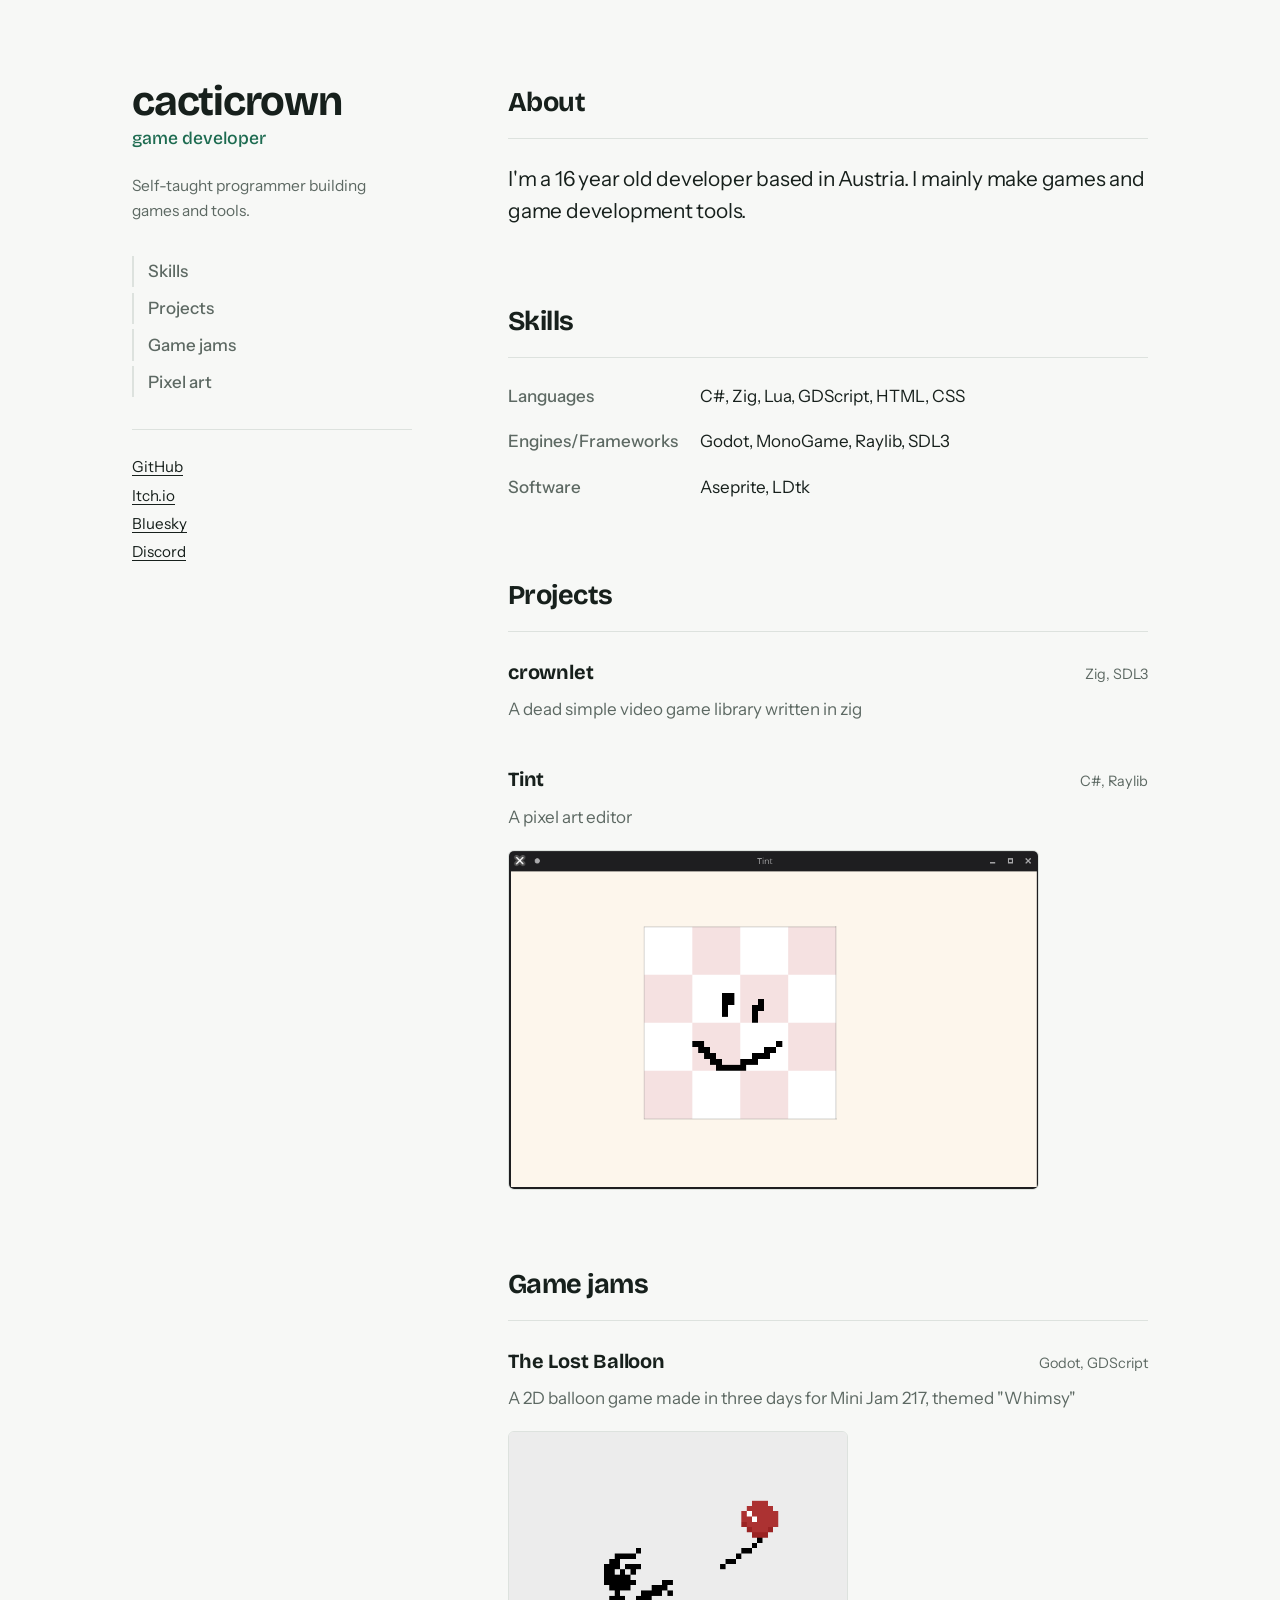
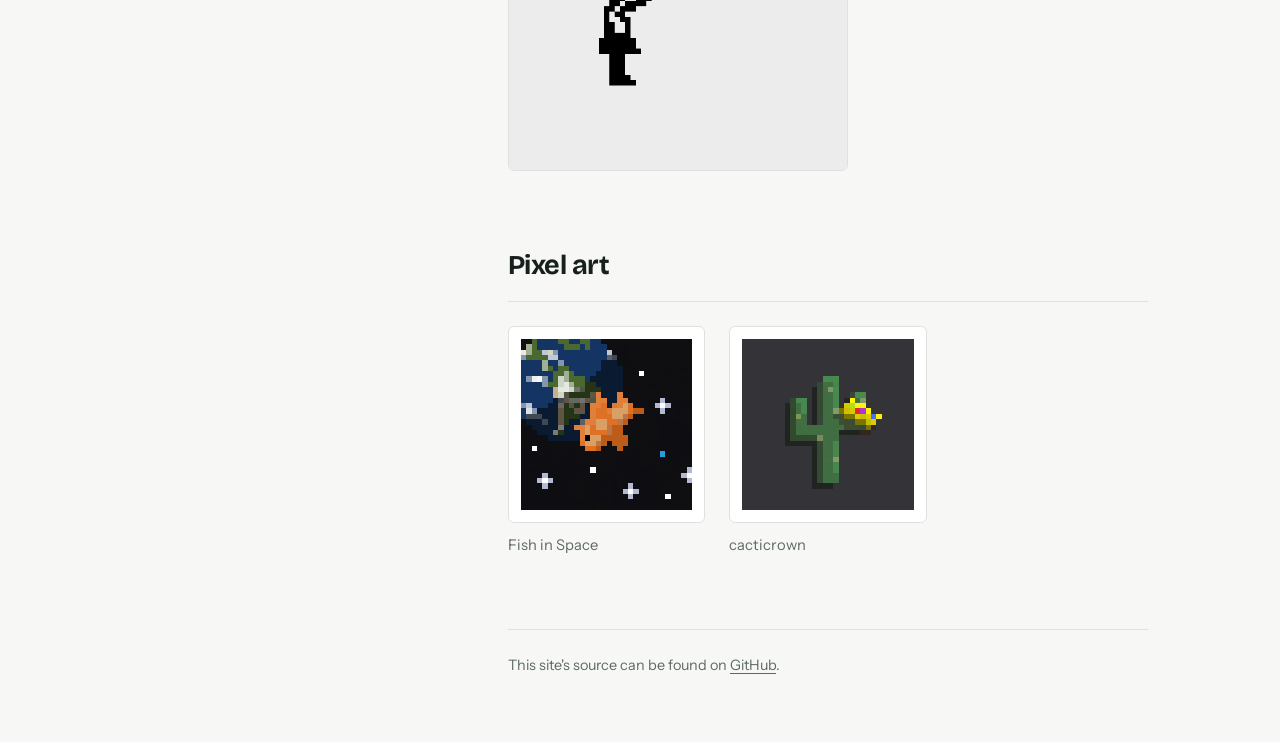
==== commit 565d92b8: "new website" ====
--- a/index.html
+++ b/index.html
@@ -4,263 +4,116 @@
         <meta charset="UTF-8" />
         <meta name="viewport" content="width=device-width, initial-scale=1.0" />
         <title>cacticrown</title>
-
+        <meta name="description" content="Portfolio of Nathan, a self-taught programmer building games and tools in C#, Zig and GDScript." />
         <link rel="preconnect" href="https://fonts.googleapis.com" />
         <link rel="preconnect" href="https://fonts.gstatic.com" crossorigin />
-        <link
-            href="https://fonts.googleapis.com/css2?family=Silkscreen&display=swap"
-            rel="stylesheet"
-        />
-
+        <link href="https://fonts.googleapis.com/css2?family=Bricolage+Grotesque:opsz,wght@12..96,500;12..96,700&family=Instrument+Sans:wght@400;500;600&display=swap" rel="stylesheet" />
         <link rel="stylesheet" href="style.css" />
     </head>
     <body>
-        <div id="bg-rows" aria-hidden="true"></div>
+        <div class="layout">
 
-        <main class="content-container">
-            <header>
-                <a href="index.html" class="home-link">cacticrown</a>
+            <header class="sidebar">
+                <div class="sidebar-inner">
+                    <a href="index.html" class="name">cacticrown<span>game developer</span></a>
+                    <p class="role">Self-taught programmer building games and tools.</p>
+
+                    <nav aria-label="Sections" class="section-nav">
+                        <a href="#skills">Skills</a>
+                        <a href="#projects">Projects</a>
+                        <a href="#games">Game jams</a>
+                        <a href="#art">Pixel art</a>
+                    </nav>
+
+                    <ul class="contact">
+                        <li><a href="https://github.com/cacticrown" target="_blank" rel="noopener">GitHub</a></li>
+                        <li><a href="https://cacticrown.itch.io" target="_blank" rel="noopener">Itch.io</a></li>
+                        <li><a href="https://bsky.app/profile/cacticrown.bsky.social" target="_blank" rel="noopener">Bluesky</a></li>
+                        <li><a href="https://discord.com/invite/xpw6Qpx7ZB" target="_blank" rel="noopener">Discord</a></li>
+                    </ul>
+                </div>
             </header>
 
-            <nav class="social-links">
-                <a href="https://github.com/cacticrown" target="_blank"
-                    >GitHub</a
-                >
-                ·
-                <a
-                    href="https://bsky.app/profile/cacticrown.bsky.social"
-                    target="_blank"
-                    >Bluesky</a
-                >
-                ·
-                <a href="https://discord.com/invite/xpw6Qpx7ZB" target="_blank"
-                    >Discord</a
-                >
-                ·
-                <a href="https://cacticrown.itch.io" target="_blank"
-                    >Itch.io</a
-                >
-            </nav>
+            <main class="main">
 
-            <p>
-                I'm Nathan (online known as cacticrown), a 16-year-old
-                self-taught programmer building games and other software as a
-                hobby.
-            </p>
+                <section id="about">
+                    <h2>About</h2>
+                    <p class="lead">
+                        I'm a 16 year old developer based in Austria. I mainly make games and game development tools. 
+                    </p>
+                </section>
 
-            <h1>Programming</h1>
+                <section id="skills">
+                    <h2>Skills</h2>
+                    <dl class="skills">
+                        <div>
+                            <dt>Languages</dt>
+                            <dd>C#, Zig, Lua, GDScript, HTML, CSS</dd>
+                        </div>
+                        <div>
+                            <dt>Engines/Frameworks</dt>
+                            <dd>Godot, MonoGame, Raylib, SDL3</dd>
+                        </div>
+                        <div>
+                            <dt>Software</dt>
+                            <dd>Aseprite, LDtk</dd>
+                        </div>
+                    </dl>
+                </section>
 
-            <p>
-                I've been coding since I was 12. I started out with Unity, but
-                eventually switched to lower-level frameworks like MonoGame and
-                open-source engines like Godot. C# is my go-to language, though
-                I also like to mess around with Lua and Zig.
-            </p>
+                <section id="projects">
+                    <h2>Projects</h2>
 
-            <h3>Languages</h3>
-            <div class="tool-logos-container">
-                <a
-                    href="https://dotnet.microsoft.com/en-us/languages/csharp"
-                    target="_blank"
-                >
-                    <img
-                        src="images/logos/csharp.svg"
-                        alt="C#"
-                        class="tool-logo"
-                    />
-                </a>
-                <a href="https://ziglang.org/" target="_blank">
-                    <img
-                        src="images/logos/zig.svg"
-                        alt="Zig"
-                        class="tool-logo"
-                    />
-                </a>
-                <a href="https://www.lua.org/" target="_blank">
-                    <img
-                        src="images/logos/lua.png"
-                        alt="Lua"
-                        class="tool-logo"
-                    />
-                </a>
-                <a
-                    href="https://developer.mozilla.org/en-US/docs/Web/HTML"
-                    target="_blank"
-                >
-                    <img
-                        src="images/logos/html.png"
-                        alt="HTML5"
-                        class="tool-logo"
-                    />
-                </a>
-                <a
-                    href="https://developer.mozilla.org/en-US/docs/Web/CSS"
-                    target="_blank"
-                >
-                    <img
-                        src="images/logos/css.svg"
-                        alt="CSS"
-                        class="tool-logo"
-                    />
-                </a>
-            </div>
+                    <article class="entry">
+                        <div class="entry-head">
+                            <h3><a href="https://github.com/cacticrown/crownlet" target="_blank" rel="noopener">crownlet</a></h3>
+                            <span class="tech">Zig, SDL3</span>
+                        </div>
+                        <p>A dead simple video game library written in zig</p>
+                    </article>
 
-            <h3>Engines, Frameworks and Libraries</h3>
-            <div class="tool-logos-container">
-                <a href="https://godotengine.org/" target="_blank">
-                    <img
-                        src="images/logos/godot.png"
-                        alt="Godot"
-                        class="tool-logo"
-                    />
-                </a>
-                <a href="https://monogame.net/" target="_blank">
-                    <img
-                        src="images/logos/monogame.png"
-                        alt="MonoGame"
-                        class="tool-logo"
-                    />
-                </a>
-                <a href="https://raylib.com/" target="_blank">
-                    <img
-                        src="images/logos/raylib.png"
-                        alt="Raylib"
-                        class="tool-logo"
-                    />
-                </a>
-            </div>
+                    <article class="entry">
+                        <div class="entry-head">
+                            <h3><a href="https://github.com/cacticrown/tint" target="_blank" rel="noopener">Tint</a></h3>
+                            <span class="tech">C#, Raylib</span>
+                        </div>
+                        <p>A pixel art editor</p>
+                        <img src="projects/tint/tint.png" alt="Screenshot of the Tint pixel art editor" class="shot" loading="lazy" />
+                    </article>
+                </section>
 
-            <h1>Projects</h1>
+                <section id="games">
+                    <h2>Game jams</h2>
 
-            <div class="project-item">
-                <h3>
-                    <a href="https://github.com/cacticrown/crownlet" target="_blank"
-                        >crownlet</a
-                    >
-                </h3>
-                <p>A dead simple video game library written in zig</p>
-            </div>
+                    <article class="entry">
+                        <div class="entry-head">
+                            <h3><a href="https://cacticrown.itch.io/the-lost-balloon" target="_blank" rel="noopener">The Lost Balloon</a></h3>
+                            <span class="tech">Godot, GDScript</span>
+                        </div>
+                        <p>A 2D balloon game made in three days for Mini Jam 217, themed "Whimsy"</p>
+                        <img src="projects/the-lost-balloon/logo.png" alt="Title art for The Lost Balloon" class="shot" loading="lazy" />
+                    </article>
+                </section>
 
-            <div class="project-item">
-                <h3>
-                    <a href="https://github.com/cacticrown/tint" target="_blank"
-                        >Tint - A pixel art editor</a
-                    >
-                </h3>
-                <p>A pixel art editor built with C# and Raylib.</p>
-                <img
-                    src="projects/tint/tint.png"
-                    alt="Tint"
-                    class="project-banner"
-                />
-            </div>
+                <section id="art">
+                    <h2>Pixel art</h2>
+                    <ul class="art-grid">
+                        <li>
+                            <img src="images/art/fish in space.png" alt="Pixel art of a fish floating in space" class="pixel-art" loading="lazy" />
+                            <span>Fish in Space</span>
+                        </li>
+                        <li>
+                            <img src="images/art/cacticrown.png" alt="Pixel art avatar for cacticrown" class="pixel-art" loading="lazy" />
+                            <span>cacticrown</span>
+                        </li>
+                    </ul>
+                </section>
 
-            <h1>Jam Games</h1>
-
-            <div class="project-item">
-                <h3>
-                    <a href="https://cacticrown.itch.io/the-lost-balloon" target="_blank"
-                        >The Lost Balloon</a
-                    >
-                </h3>
-                <p>A 2D balloon adventure game made in 3 days for the mini game jam 217: Whimsy. It uses Godot and GDScript.</p>
-                <img
-                    src="projects/the-lost-balloon/logo.png"
-                    alt="The Lost Balloon"
-                    class="project-banner"
-                />
-            </div>
-
-            <h1>Art Showcase</h1>
-
-            <h2>Pixel Art</h2>
-
-            <div class="art-grid">
-                <div class="art-item">
-                    <div class="art-image-wrapper">
-                        <img
-                            src="images/art/fish in space.png"
-                            alt="fish in space"
-                            class="pixel-art"
-                        />
-                    </div>
-                    <span class="art-title">Fish in Space</span>
-                </div>
-                <div class="art-item">
-                    <div class="art-image-wrapper">
-                        <img
-                            src="images/art/cacticrown.png"
-                            alt="cacticrown"
-                            class="pixel-art"
-                        />
-                    </div>
-                    <span class="art-title">cacticrown</span>
-                </div>
-            </div>
-
-            <footer>
-                This site's source can be found on
-                <a
-                    href="https://github.com/cacticrown/cacticrown.github.io"
-                    target="_blank"
-                    >GitHub</a
-                >.
-            </footer>
-        </main>
-
-        <script>
-            (function () {
-                const layer = document.getElementById("bg-rows");
-                const WORD = "cacticrown";
-                const GAP = "   ";
-                const ROW_HEIGHT = 28;
-                const SPEED = 24; // pixels per second
-
-                function build() {
-                    layer.innerHTML = "";
-
-                    const probe = document.createElement("span");
-                    probe.className = "bg-track";
-                    probe.style.animation = "none";
-                    probe.style.visibility = "hidden";
-                    probe.textContent = WORD + GAP;
-                    layer.appendChild(probe);
-                    const unitWidth = probe.getBoundingClientRect().width;
-                    layer.removeChild(probe);
-
-                    const copiesPerHalf =
-                        Math.ceil(window.innerWidth / unitWidth) + 1;
-                    const half = (WORD + GAP).repeat(copiesPerHalf);
-                    const duration = (unitWidth * copiesPerHalf) / SPEED;
-
-                    const rows = Math.ceil(window.innerHeight / ROW_HEIGHT) + 1;
-                    for (let i = 0; i < rows; i++) {
-                        const row = document.createElement("div");
-                        row.className = "bg-row" + (i % 2 ? " reverse" : "");
-
-                        const track = document.createElement("span");
-                        track.className = "bg-track";
-                        track.textContent = half + half;
-                        track.style.animationDuration = duration + "s";
-                        track.style.animationDelay =
-                            -Math.random() * duration + "s";
-
-                        row.appendChild(track);
-                        layer.appendChild(row);
-                    }
-                }
-
-                let timer;
-                window.addEventListener("resize", () => {
-                    clearTimeout(timer);
-                    timer = setTimeout(build, 200);
-                });
-
-                (document.fonts
-                    ? document.fonts.ready
-                    : Promise.resolve()
-                ).then(build);
-            })();
-        </script>
+                <footer>
+                    This site's source can be found on
+                    <a href="https://github.com/cacticrown/cacticrown.github.io" target="_blank">GitHub</a>.
+                </footer>
+            </main>
+        </div>
     </body>
-</html>
+</html>
--- a/style.css
+++ b/style.css
@@ -1,252 +1,154 @@
-body {
-    font-family: -apple-system, BlinkMacSystemFont, "Segoe UI", Roboto, Helvetica, Arial, sans-serif;
-    color: #111111;
-    line-height: 1.7;
-    margin: 0;
-    padding: 0;
-    background-color: #fcfcf9;
-}
-
-#bg-rows {
-position: fixed;
-inset: 0;
-z-index: 0;
-overflow: hidden;
-pointer-events: none;
-user-select: none;
-
-font-family: "Silkscreen", monospace;
-font-size: 16px;
-line-height: 28px;
-color: rgba(17, 17, 17, 0.07);
-}
-
-.bg-row {
-    height: 28px;
-    overflow: hidden;
-    white-space: pre;
-}
-
-.bg-track {
-    display: inline-block;
-    white-space: pre;
-    will-change: transform;
-    animation: bg-scroll linear infinite;
-}
-
-.bg-row.reverse .bg-track {
-    animation-direction: reverse;
-}
-
-@keyframes bg-scroll {
-    from { transform: translateX(0); }
-    to   { transform: translateX(-50%); }
-}
-
-@media (prefers-reduced-motion: reduce) {
-    .bg-track { animation-play-state: paused; }
-}
-
-.content-container {
-    max-width: 620px;
-    margin: 0 auto;
-    padding: 4em 1.5em;
-    position: relative;
-    z-index: 1;
-}
-
-.home-link {
-    font-size: 1.8em;
-    font-weight: 800;
-    color: #111111;
-    text-decoration: none;
-    letter-spacing: -0.5px;
-}
-
-h1 {
-    font-size: 1.8em;
-    font-weight: 700;
-    margin-top: 1em;
-    margin-bottom: 0.5em;
-    color: #111111;
-}
-
-h2 {
-    font-size: 1.4em;
-    font-weight: 700;
-    margin-top: 2em;
-    margin-bottom: 0.5em;
-    color: #111111;
-}
-
-h3 {
-    font-size: 1.15em;
-    font-weight: 700;
-    margin: 0 0 0.2em 0;
-}
-
-p {
-    margin-top: 0;
-    margin-bottom: 1.2em;
-    font-size: 1.05em;
-}
-
-a {
-    color: #111111;
-    text-decoration: underline;
-    text-decoration-thickness: 1px;
-    text-underline-offset: 3px;
-}
-
-a:hover {
-    color: #666666;
-}
-
-.social-links {
-    font-size: 0.95em;
-    color: #666666;
-    margin-top: 0.2em;
-    margin-bottom: 2.5em;
-}
-
-.social-links a {
-    color: #666666;
-    text-decoration: none;
-}
-
-.social-links a:hover {
-    color: #111111;
-    text-decoration: underline;
-}
-
-.tool-logos-container {
-    display: flex;
-    flex-wrap: wrap;
-    gap: 1.5em;
-    margin-top: 0.5em;
-    margin-bottom: 2.5em;
-    align-items: center;
-}
-
-.tool-logo {
-    height: 64px;
-    width: auto;
-    display: block;
-    transition: transform 0.2s ease, filter 0.2s ease;
-}
-
-.tool-logo:hover {
-    transform: scale(1.1) rotate(2deg);
-}
-
-.project-item {
-    margin-bottom: 2.5em;
-}
-
-.project-banner {
-    max-width: 100%;
-    max-height: 300px;
-    width: auto;
-    margin-top: 0.8em;
-    display: block;
-}
-
-footer {
-    margin-top: 5em;
-    padding-top: 2em;
-    border-top: 1px solid #e5e5e0;
-    font-size: 0.9em;
-    color: #666666;
-}
-
-footer a {
-    color: #666666;
-}
-
-.pixel-art {
-    image-rendering: pixelated;
-    image-rendering: crisp-edges;
-}
-
-.art-grid {
-    display: grid;
-    grid-template-columns: repeat(auto-fill, minmax(180px, 1fr));
-    gap: 1.5em;
-    margin-top: 1.5em;
-    margin-bottom: 2.5em;
-}
-
-.art-item {
-    display: flex;
-    flex-direction: column;
-    gap: 0.6em;
-    transition: transform 0.2s ease;
-}
-
-.art-item:hover {
-    transform: translateY(-4px);
-}
-
-.art-image-wrapper {
-    background-color: rgba(0, 0, 0, 0.03);
-    border-radius: 8px;
-    overflow: hidden;
-    display: flex;
-    align-items: center;
-    justify-content: center;
-    aspect-ratio: 1 / 1;
-    width: 100%;
-}
-
-.art-image-wrapper img {
-    width: 100%;
-    height: 100%;
-    object-fit: contain;
-}
-
-.art-title {
-    font-size: 0.95em;
-    font-weight: 500;
-    text-align: center;
-    color: #111111;
+:root {
+    --bg: #f7f8f6;
+    --surface: #ffffff;
+    --text: #17201c;
+    --muted: #5d6963;
+    --line: #dde2de;
+    --accent: #1d6b50;
+    --accent-hover: #124a38;
+    --head: "Bricolage Grotesque", "Helvetica Neue", Arial, sans-serif;
+    --body: "Instrument Sans", -apple-system, BlinkMacSystemFont, "Segoe UI", Roboto, sans-serif;
 }
 
 @media (prefers-color-scheme: dark) {
-    body {
-        color: #e4e4e7;
-        background-color: #121214;
-    }
-
-    #bg-rows {
-    color: rgba(255, 255, 255, 0.07);
-    }
-
-    .home-link, h1, h2, h3, a {
-        color: #ffffff;
-    }
-
-    .social-links, .social-links a, footer, footer a {
-        color: #a1a1aa;
-    }
-
-    a:hover {
-        color: #ffffff;
-    }
-
-    .social-links a:hover {
-        color: #ffffff;
-        text-decoration: underline;
-    }
-
-    footer {
-        border-top-color: #27272a;
-    }
-
-    .art-image-wrapper {
-        background-color: rgba(255, 255, 255, 0.05);
-    }
-
-    .art-title {
-        color: #ffffff;
+    :root {
+        --bg: #0f1412;
+        --surface: #161d1a;
+        --text: #e8ede9;
+        --muted: #9aa6a0;
+        --line: #26302b;
+        --accent: #5fc79f;
+        --accent-hover: #8fe0c0;
     }
 }
+
+*, *::before, *::after { box-sizing: border-box; }
+html { scroll-behavior: smooth; }
+@media (prefers-reduced-motion: reduce) { html { scroll-behavior: auto; } }
+
+body {
+    margin: 0;
+    background: var(--bg);
+    color: var(--text);
+    font-family: var(--body);
+    font-size: 17px;
+    line-height: 1.65;
+    -webkit-font-smoothing: antialiased;
+}
+
+a { color: inherit; text-underline-offset: 3px; text-decoration-thickness: 1px; }
+a:hover { color: var(--accent); }
+a:focus-visible { outline: 2px solid var(--accent); outline-offset: 3px; border-radius: 2px; }
+
+.layout {
+    max-width: 1080px;
+    margin: 0 auto;
+    padding: 0 2rem;
+    display: grid;
+    grid-template-columns: 280px minmax(0, 1fr);
+    column-gap: 6rem;
+}
+
+.sidebar-inner {
+    position: sticky;
+    top: 0;
+    padding: 5rem 0 3rem;
+}
+
+.main { padding: 5rem 0 4rem; max-width: 640px; }
+
+.name {
+    display: block;
+    font-family: var(--head);
+    font-size: 2.6rem;
+    font-weight: 700;
+    line-height: 1.05;
+    letter-spacing: -0.03em;
+    text-decoration: none;
+}
+.name span {
+    display: block;
+    margin-top: 0.4rem;
+    font-size: 1.1rem;
+    font-weight: 500;
+    letter-spacing: 0;
+    color: var(--accent);
+}
+.name:hover { color: var(--text); }
+
+.role { margin: 1.5rem 0 2rem; color: var(--muted); font-size: 0.97rem; }
+
+.section-nav, .contact { display: flex; flex-direction: column; }
+.section-nav { gap: 0.35rem; margin-bottom: 2rem; }
+.section-nav a {
+    text-decoration: none;
+    color: var(--muted);
+    font-weight: 500;
+    padding: 0.1rem 0 0.1rem 0.9rem;
+    border-left: 2px solid var(--line);
+}
+.section-nav a:hover { color: var(--text); border-left-color: var(--accent); }
+
+.contact { list-style: none; margin: 0; padding: 1.5rem 0 0; gap: 0.2rem; border-top: 1px solid var(--line); font-size: 0.95rem; }
+
+section { margin-bottom: 4.5rem; scroll-margin-top: 3rem; }
+
+.lead { font-size: 1.3rem; line-height: 1.55; margin: 0; letter-spacing: -0.01em; }
+
+h2 {
+    font-family: var(--head);
+    font-size: 1.7rem;
+    font-weight: 700;
+    letter-spacing: -0.02em;
+    margin: 0 0 1.5rem;
+    padding-bottom: 0.8rem;
+    border-bottom: 1px solid var(--line);
+}
+
+h3 { font-family: var(--head); font-size: 1.25rem; font-weight: 700; margin: 0; letter-spacing: -0.01em; }
+h3 a { text-decoration: none; }
+h3 a:hover { text-decoration: underline; }
+
+.skills { margin: 0; display: grid; gap: 1.1rem; }
+.skills div { display: grid; grid-template-columns: 11rem 1fr; gap: 1rem; }
+.skills dt { color: var(--muted); font-weight: 500; }
+.skills dd { margin: 0; }
+
+.entry { padding: 0 0 2.5rem; }
+.entry:last-child { padding-bottom: 0; }
+.entry-head { display: flex; flex-wrap: wrap; align-items: baseline; justify-content: space-between; gap: 0.3rem 1rem; }
+.tech { color: var(--muted); font-size: 0.9rem; }
+.entry p { margin: 0.4rem 0 0; color: var(--muted); }
+
+.shot {
+    display: block;
+    max-width: 100%;
+    height: auto;
+    max-height: 340px;
+    margin-top: 1.2rem;
+    border: 1px solid var(--line);
+    border-radius: 6px;
+    background: var(--surface);
+}
+
+.art-grid { list-style: none; margin: 0; padding: 0; display: grid; grid-template-columns: repeat(auto-fill, minmax(170px, 1fr)); gap: 1.5rem; }
+.art-grid li { display: flex; flex-direction: column; gap: 0.6rem; }
+.art-grid img { width: 100%; aspect-ratio: 1; object-fit: contain; background: var(--surface); border: 1px solid var(--line); border-radius: 6px; padding: 0.75rem; }
+.art-grid span { font-size: 0.92rem; color: var(--muted); }
+.pixel-art { image-rendering: pixelated; image-rendering: crisp-edges; }
+
+footer { padding-top: 1.5rem; border-top: 1px solid var(--line); color: var(--muted); font-size: 0.9rem; }
+
+@media (max-width: 860px) {
+    .layout { grid-template-columns: 1fr; padding: 0 1.4rem; }
+    .sidebar-inner { position: static; padding: 3rem 0 0; }
+    .name { font-size: 2.2rem; }
+    .role { margin: 1rem 0 1.5rem; }
+    .section-nav { flex-direction: row; flex-wrap: wrap; gap: 0.4rem 1.2rem; margin-bottom: 1.2rem; }
+    .section-nav a { padding: 0; border: 0; }
+    .contact { flex-direction: row; flex-wrap: wrap; gap: 0.3rem 1.2rem; padding-top: 1.2rem; }
+    .main { padding-top: 2.5rem; }
+    section { margin-bottom: 3.5rem; }
+    .lead { font-size: 1.15rem; }
+    .skills div { grid-template-columns: 1fr; gap: 0.1rem; }
+}
